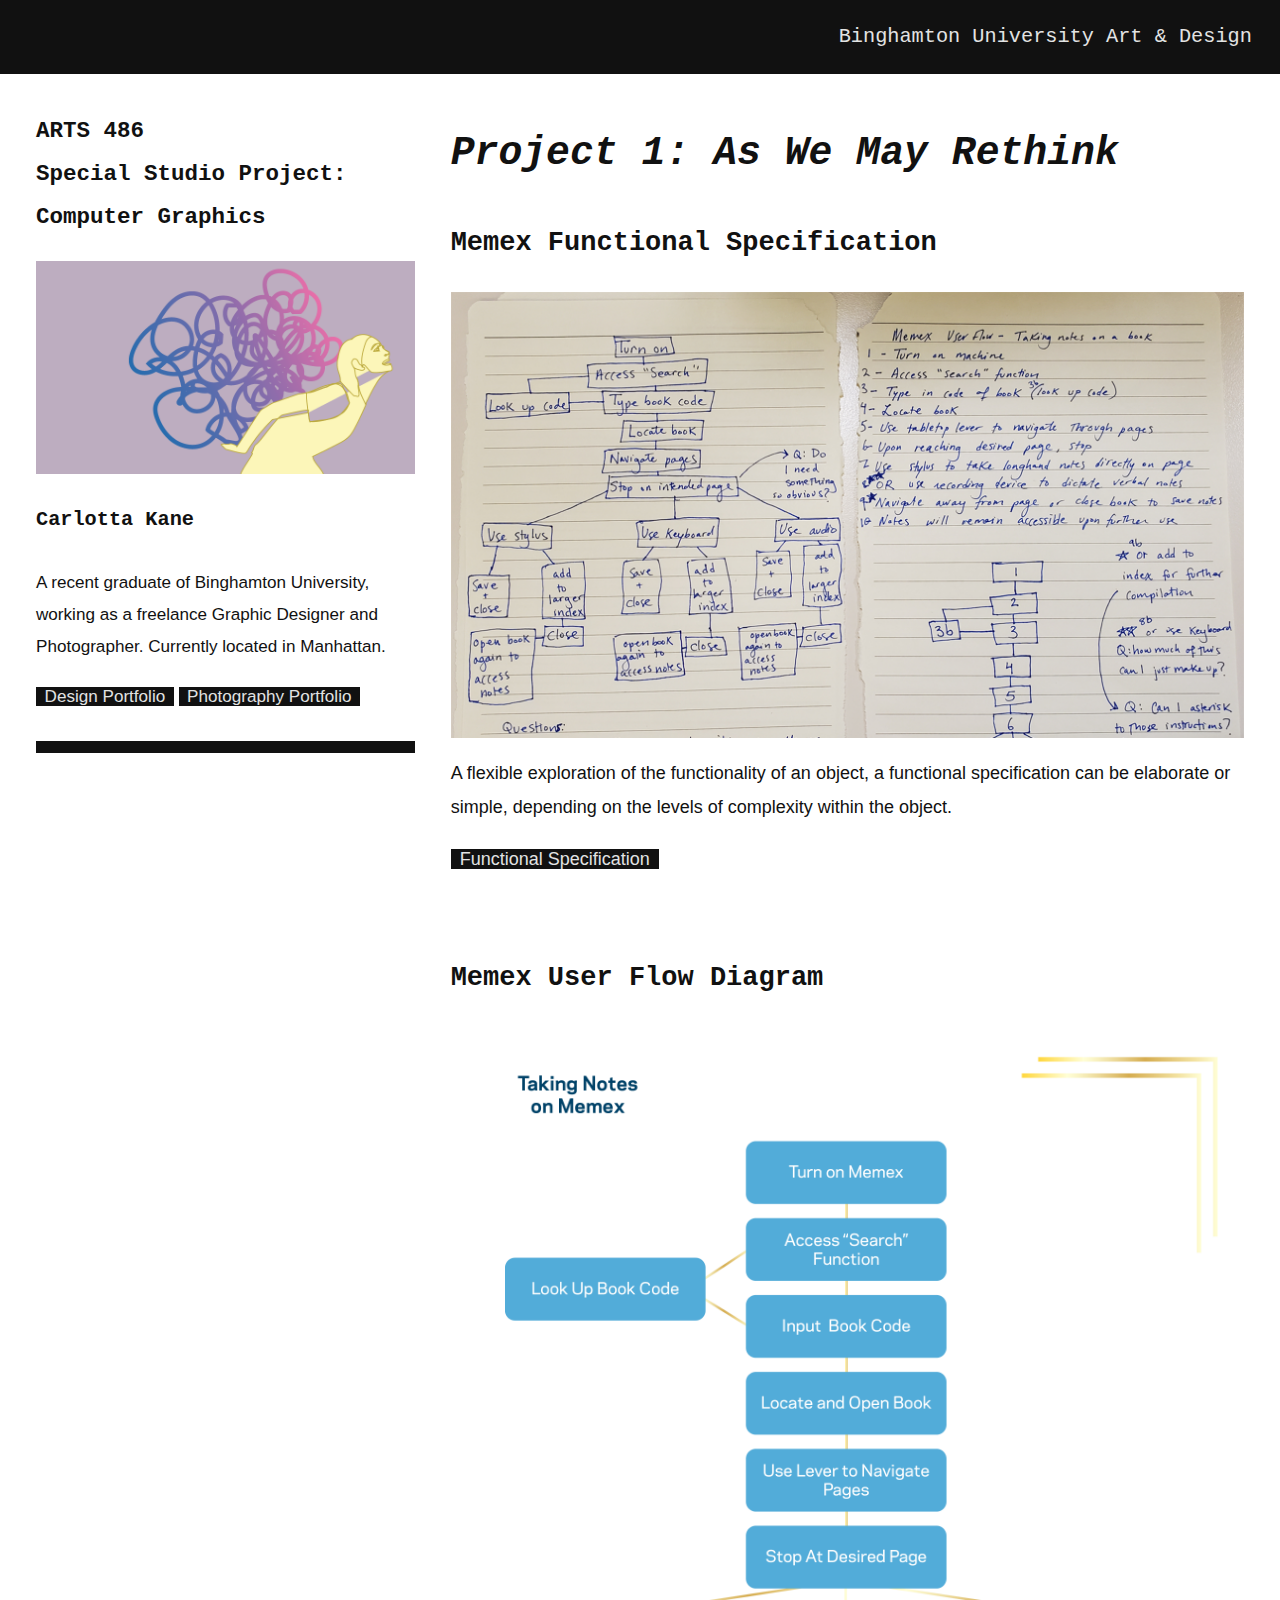
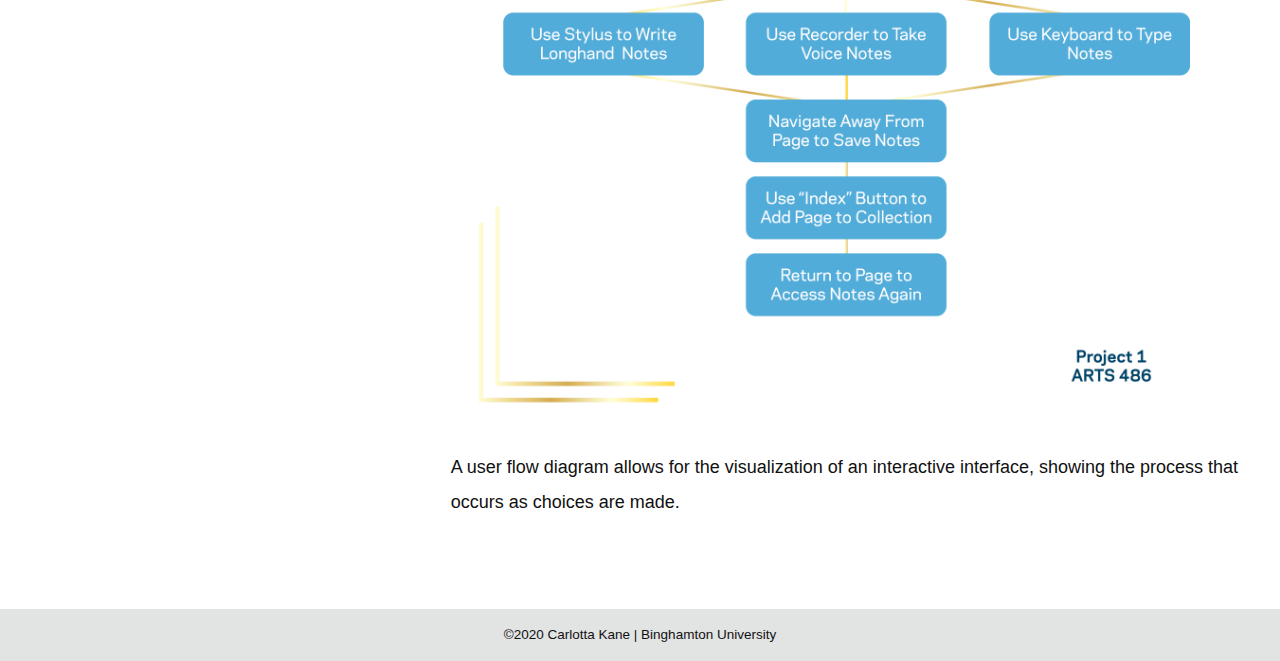
==== index.html @ 09fe2e5a "updated versions" ====
<!doctype html>
<html lang="en">
	<head>
		<meta charset="utf-8">
    <meta name="viewport" content="width=device-width, initial-scale=1.0">
		<title>ARTS 486 Journal | Carlotta Kane</title>
		<link rel="stylesheet" href="css/normalize.css">
		<link rel="stylesheet" href="css/grid-utils.css">
		<link rel="stylesheet" href="css/style.css">
		<link href="https://fonts.googleapis.com/css?family=Roboto|Roboto+Mono:300,700,700i&display=fallback" rel="stylesheet">
		<script src="https://cdnjs.cloudflare.com/ajax/libs/jquery/3.4.1/jquery.min.js" integrity="sha256-CSXorXvZcTkaix6Yvo6HppcZGetbYMGWSFlBw8HfCJo=" crossorigin="anonymous"></script>
		<script src="js/main.js"></script>
	</head>

	<body>

		<div id="masthead">
			<h4><a href="http://binghamton-design.com/">Binghamton University Art & Design</a></h4>
		</div>

		<div class="wrapper">
			<div class="grid posts">
				<div class="width-12-12-m width-4-12" id="aside">
					<div class="aside-holder">
						<div class="box">
							<h3>ARTS 486<br />
							Special Studio Project: Computer Graphics</h3>
							<div class="half">
								<img class="r-image" src="images/profile.png" title="image title" />
							</div>
							<div class="half">
								<h4>Carlotta Kane</h4>
								<p>A recent graduate of Binghamton University, working as a freelance Graphic Designer and Photographer. Currently located in Manhattan.</p>
								<p>
									<a href="http://carlottarose.myportfolio.com" target="_blank">Design Portfolio</a> <a href="http://carlottarose.com" target="_blank">Photography Portfolio</a></a>
								</p>
							</div>
						</div>
					</div>
				</div>
				<div class="width-12-12-m width-8-12" id="posts">
					<!-- Begin Item -->
					<div class="post">
						<h1>Project 1: As We May Rethink</h1>
						<h2>Memex Functional Specification</h2>
						<p><img class="r-image" src="images/spec.png"></p>
						<p>A flexible exploration of the functionality of an object, a functional specification can be elaborate or simple, depending on the levels of complexity within the object. 
						</p>
						<p><a href="images/spec2.png"> Functional Specification</a>
					</div>
					<!-- End item -->
						<div class="post">
						<h2>Memex User Flow Diagram</h2>
						<p><img class="r-image" src="images/flow2.png"></p>
						<p>A user flow diagram allows for the visualization of an interactive interface, showing the process that occurs as choices are made. 
					</div>
				
						
					</div>
					<!-- End item -->
				</div>
			</div>
		</div>

		<div id="footer">
			<p>©2020 Carlotta Kane | Binghamton University</p>
		</div>

	</body>
</html>
---- css/grid-utils.css ----
/* G R I D */

.grid {
  display: grid;
  grid-template-columns: repeat(12, 1fr);
  position: relative;
  /*grid-gap: 1em;*/
}

.grid div {
  /*background-color:rgba(0,0,0,0.1);*/
}

.height-2 {
	grid-row: span 2;
}

.height-3 {
	grid-row: span 3;
}

.height-8 {
  grid-row: span 8;
}

@media (max-width: 699px) {
  .order-1 {
		order: 1;
	}

  .order-2 {
	 order: 2;
	}

  .order-3 {
   order: 3;
  }

  .order-4 {
   order: 4;
  }

  .order-5 {
   order: 5;
  }

  .order-6 {
   order: 6;
  }

  .order-7 {
   order: 7;
  }

  .order-8 {
   order: 8;
  }

}

/* M O B I L E */

.width-1-12-m {
  grid-column: span 1;
}

.width-2-12-m {
  grid-column: span 2;
}

.width-3-12-m {
  grid-column: span 3;
}

.width-4-12-m {
  grid-column: span 4;
}

.width-5-12-m {
  grid-column: span 5;
}

.width-6-12-m {
  grid-column: span 6;
}

.width-7-12-m {
  grid-column: span 7;
}

.width-8-12-m {
  grid-column: span 8;
}

.width-9-12-m {
  grid-column: span 9;
}

.width-10-12-m {
  grid-column: span 10;
}

.width-11-12-m {
  grid-column: span 11;
}

.width-12-12-m {
  grid-column: span 12;

}

/* D E S K T O P / L A P T O P */
@media (min-width: 700px) {

.width-1-12 {
    grid-column: span 1;
  }

.width-2-12 {
    grid-column: span 2;
  }

.width-3-12 {
    grid-column: span 3;
  }

.width-4-12 {
    grid-column: span 4;
  }

.width-5-12 {
    grid-column: span 5;
  }

.width-6-12 {
    grid-column: span 6;
  }

.width-7-12 {
    grid-column: span 7;
  }

.width-8-12 {
    grid-column: span 8;
  }

.width-9-12 {
    grid-column: span 9;
  }

.width-10-12 {
    grid-column: span 10;
  }

.width-11-12 {
    grid-column: span 11;
  }

.width-12-12 {
    grid-column: span 12;
  }

.centered-6 {
    grid-column: 4 / span 6;
  }

}

/* for centering vertically */

.flex-content {
  display: flex;
  /*align-items: center;*/
  height: 100%;
}

.vertically-centered {
  width: 100%;
  align-self: center;
}

.vertically-bottom {
  width: 100%;
  align-self: end;
}
---- css/style.css ----
/* vars */
:root {
  --background-color: #ffffff;
  --link-color: #E2E3E3;
  --alt-link-color: #111;
  --body-color: #111111;
  --light-grey: #A9AAAA;
  --lighter-grey: #C6C7C6;
  --lightest-grey: #E2E3E3;
}

html {
    margin: 0;
}

body {
    background-color: var(--background-color);
    text-align: left;
    margin: 0;
    color: var(--body-color);
    font-family: 'Galaxie Polaris', sans-serif;
    font-size: 12px;
    line-height: 1.9;
    min-width: 320px;
    height: 100%;
    position: relative;
}

.wrapper {
    position: relative;
    max-width: 100%;
    margin: 0 1em;
}

.grid div {
  /*background-color:rgba(0,0,0,0.1);*/
}

.box {
    
}

.thumb-box h3, .box h3 {
  margin-top: 0;
}

#masthead {
    background-color: var(--body-color);
    padding: 1em;
    text-align: right;
}

.aside-holder .box p:last-child {
    padding-bottom: 1.6em;
    border-bottom: .75em solid var(--body-color);
}

#footer {
    width: 100%;
    overflow: hidden;
    text-align: center;
    font-size: .75em;
    background-color: var(--lightest-grey);
}


h1, h2, h3, h4, h5, h6 {
  font-weight: bold;
  font-family: 'Galaxie Polaris', monospace;
}
h1 {
  font-size: 2.21em;
}
h2 {
  font-size: 1.5em;
}
h3 {
  font-size: 1.25em;
}
h4 {
  font-size: 1.125em;
}

#masthead h4 {
    margin: 0;
    font-weight: 300;
}

#masthead h4 a {
    color: var(--link-color);
    background-color: var(--body-color);
}

#masthead h4 a:hover {
    color: var(--link-color) !important;
}

#aside h2 {
    margin-top: 0
}

#aside p {
    font-size: .95em;
}

a {
  white-space: nowrap;
  transition: color, background-color 0.333s ease-in-out;
  padding: 0 .5em;
  color: var(--link-color);
  background-color: var(--alt-link-color);
  text-decoration: none;
}

a:hover {
    color: var(--alt-link-color) !important;
    background-color: var(--link-color);
}

a:visited {
  color: var(--link-color);
}

.r-image {
    display: block;
    width: 100%;
    height: auto;
}

.post {
  padding: 0em 0em 2em 0em;
}

.post:first-child {
  padding-top: .3em;
}

.post:first-child h1 {
  margin-top: 0;
}

.post h1, .overlay h1 {
  font-style: italic;
}

.overlay h1 {
  margin-top: 0;
}

.post p {
  clear: both;
}

.post p.date {
  margin-top: 0;
  color: #bbbbbb;
  font-size: 12px;
  text-transform: uppercase;
  text-align: right;
}

/*for thumbnail type layout */

.thumbs {
  grid-gap: 2em;
  padding: 2em 1em;
}

.posts {
  grid-gap: 2em;
  padding: 2em 1em;
}

.thumb {
  cursor: pointer;
}

.thumb .body {
  display: none;
}

.overlay-holder {
  position: relative;
  transition: opacity .5s ease-in-out, visibility .5s ease-in-out ;
}

.overlay-odd:before {
  background-color: var(--body-color);
  content: "";
  position: absolute;
  width: 1em;
  height: 1em;
  top: -.5em;
  right: 1em;
  transform: rotate(45deg);
}

.overlay-even:before {
  background-color: var(--body-color);
  content: "";
  position: absolute;
  width: 1em;
  height: 1em;
  top: -.5em;
  left: 1em;
  transform: rotate(45deg);
}

.overlay-holder.hidden {
  display: none;
  opacity: 0;
  visibility: hidden;
}

.overlay-holder.active {
  display: block;
  opacity: 1;
  visibility: visible;
}

.overlay {
  padding: 2em;
  background-color: var(--body-color);
  color: var(--background-color);
}

@media (min-width: 700px) {
  .overlay-holder {
      grid-column: 5 / span 8;
    }
}

@media (max-width: 699px) {
  .overlay-holder {
      grid-column: span 12;
    }
}

.overlay .close-holder {
  width: 100%;
  overflow: hidden;
}

.overlay #close {
  display: inline-block;
  text-align: center;
  width: 1.6em; 
  height: 1.6em;
  float: right;
  cursor: pointer;
}

.overlay #close svg {
  stroke: var(--background-color);
}

/*
.overlay #close {
  font-family: 'Roboto Mono', monospace;
  background: var(--body-color);
  border-radius: 1em;
  -moz-border-radius: 1em;
  -webkit-border-radius: 1em;
  border: 2px solid var(--background-color);
  color: var(--background-color);
  display: inline-block;
  font-weight: 300;
  font-size: 1.6em;
  line-height: 1.6em;
  text-align: center;
  width: 1.6em; 
  float: right;
  cursor: pointer;
}
*/

/* for variable type sizing */
@media screen and (min-width: 320px) {
  body {
    font-size: calc(12px + 6 * ((100vw - 320px) / 960));
  }
}

@media screen and (min-width: 1280px) {
  body {
    font-size: 18px;
  }

}

@media (max-width: 699px) {

  .aside-holder .box .half {
    width: calc(50% - 1em);
    float: left;
  }

  .aside-holder .thumb-box .half {
    width: calc(50% - 1em);
    float: left;
  }

  .aside-holder .box {
    overflow: hidden;
    padding-bottom: 2em;
    border-bottom: .75em solid var(--body-color);
  }

  .aside-holder .thumb-box {
    overflow: hidden;
    padding-bottom: 2em;
    border-bottom: .75em solid var(--body-color);
  }

  .aside-holder .box .half:last-child {
    margin-left: 2em;
  }

  .aside-holder .thumb-box .half:last-child {
    margin-left: 2em;
  }

  .aside-holder .box p:last-child, .aside-holder .thumb-box p:last-child {
    padding-bottom: 0;
    border-bottom: none;
  }

}
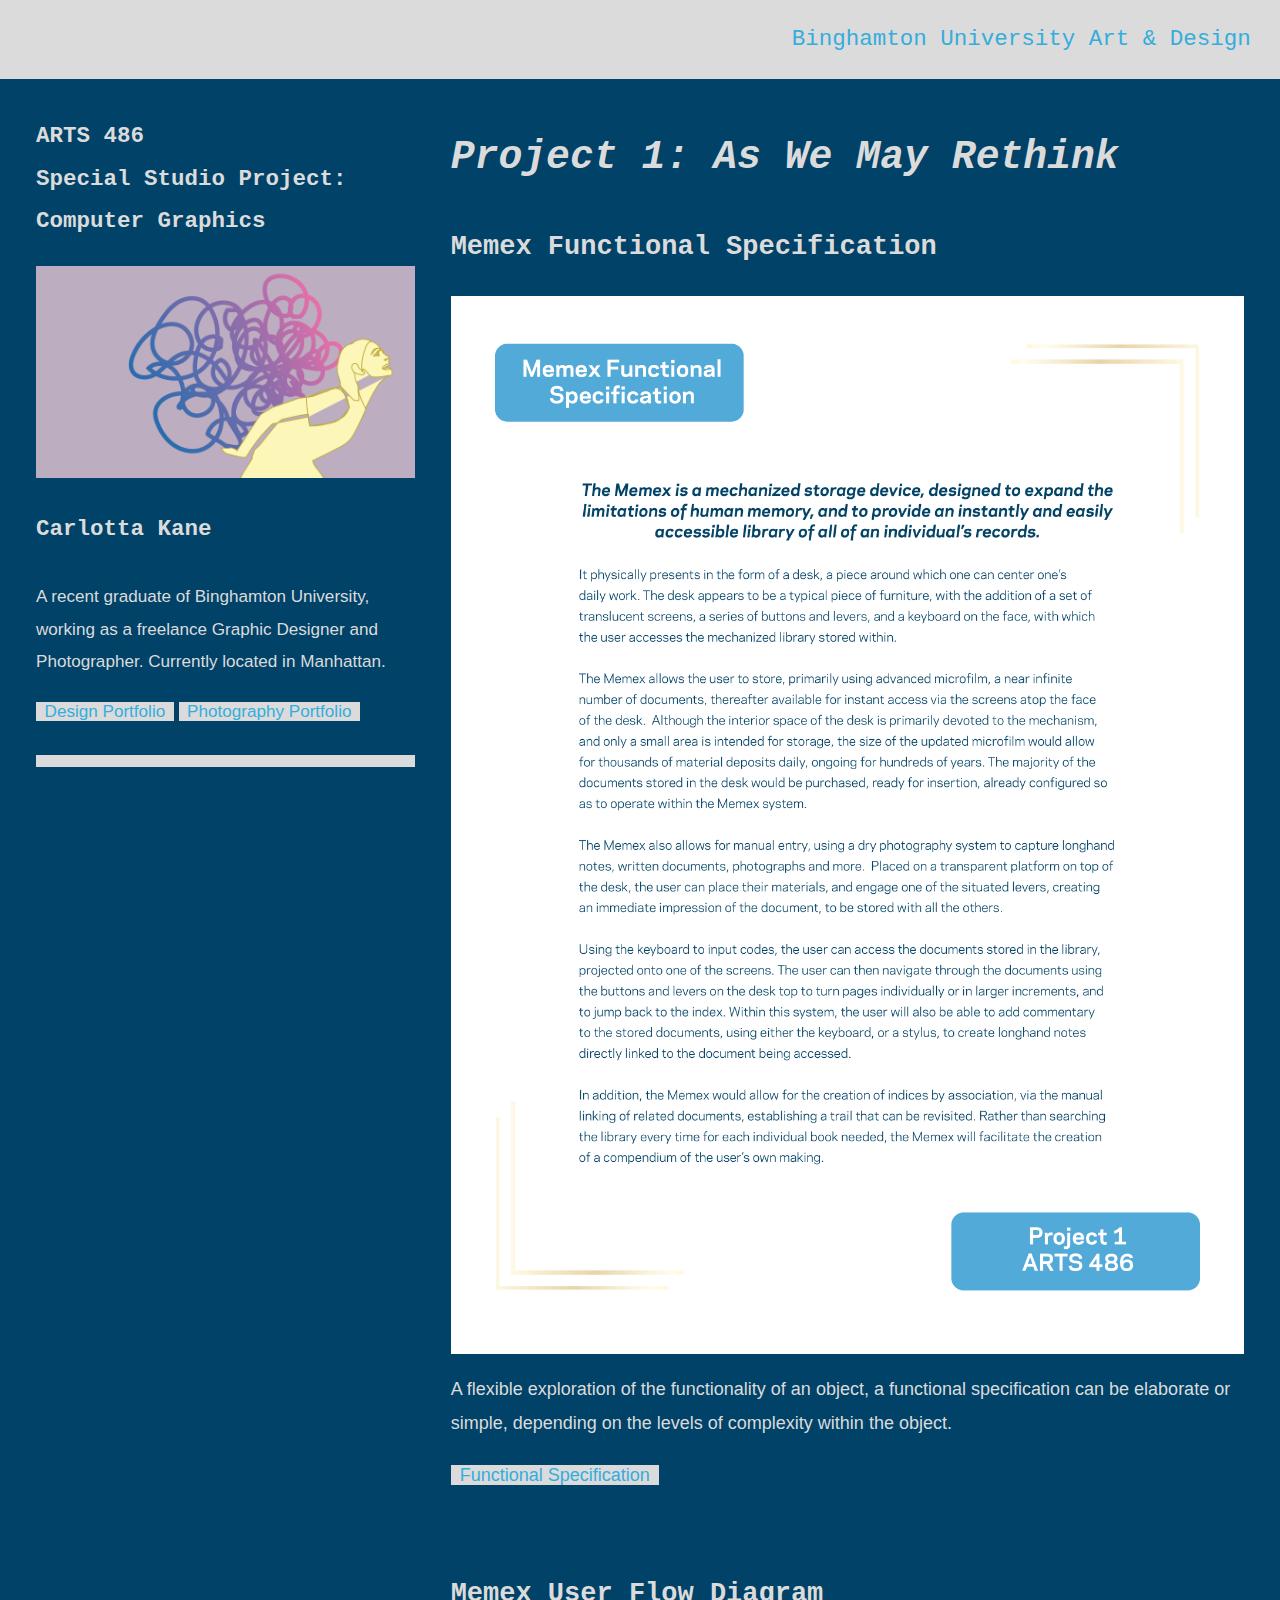
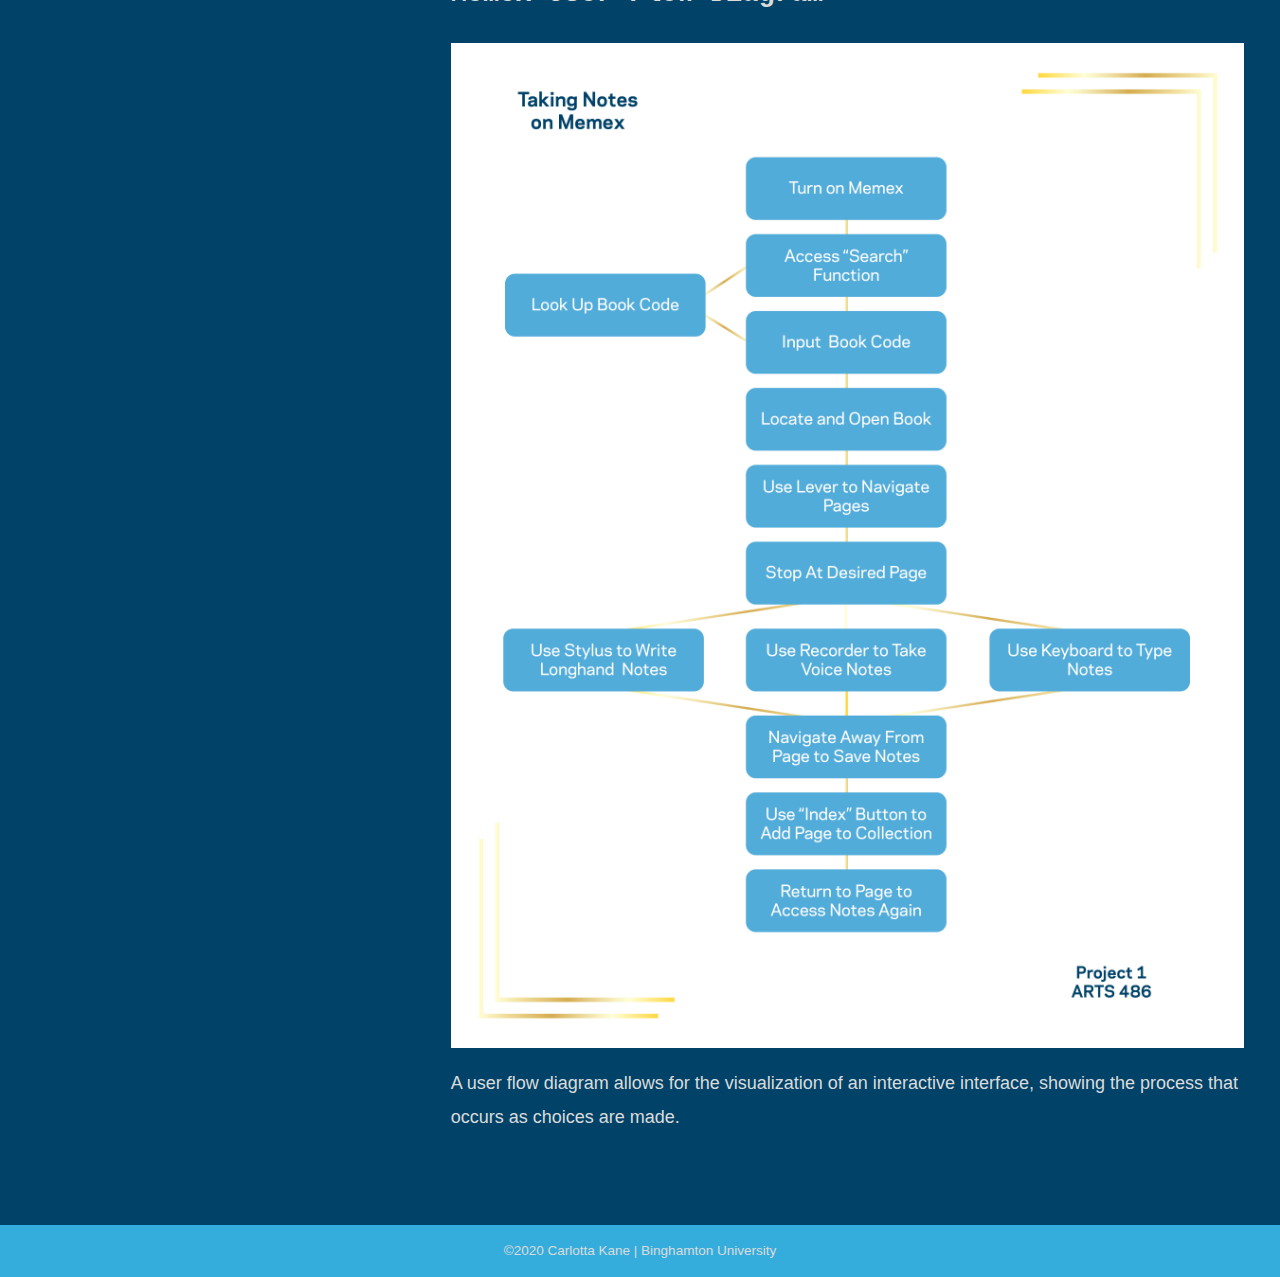
==== commit 2058f45e: "Update index.html" ====
--- a/index.html
+++ b/index.html
@@ -43,7 +43,7 @@
 					<div class="post">
 						<h1>Project 1: As We May Rethink</h1>
 						<h2>Memex Functional Specification</h2>
-						<p><img class="r-image" src="images/spec.png"></p>
+						<p><img class="r-image" src="images/spec2.png"></p>
 						<p>A flexible exploration of the functionality of an object, a functional specification can be elaborate or simple, depending on the levels of complexity within the object. 
 						</p>
 						<p><a href="images/spec2.png"> Functional Specification</a>
--- a/css/style.css
+++ b/css/style.css
@@ -1,12 +1,12 @@
 /* vars */
 :root {
-  --background-color: #ffffff;
-  --link-color: #E2E3E3;
-  --alt-link-color: #111;
-  --body-color: #111111;
-  --light-grey: #A9AAAA;
-  --lighter-grey: #C6C7C6;
-  --lightest-grey: #E2E3E3;
+  --background-color: #004268;
+  --link-color: #35ADDC;
+  --alt-link-color: #DBDBDB;
+  --body-color: #DBDBDB;
+  --light-grey: #35ADDC;
+  --lighter-grey: #35ADDC;
+  --lightest-grey: #35ADDC;
 }
 
 html {
@@ -19,7 +19,7 @@
     margin: 0;
     color: var(--body-color);
     font-family: 'Galaxie Polaris', sans-serif;
-    font-size: 12px;
+    font-size: 11px;
     line-height: 1.9;
     min-width: 320px;
     height: 100%;
@@ -78,7 +78,7 @@
   font-size: 1.25em;
 }
 h4 {
-  font-size: 1.125em;
+  font-size: 1.25em;
 }
 
 #masthead h4 {
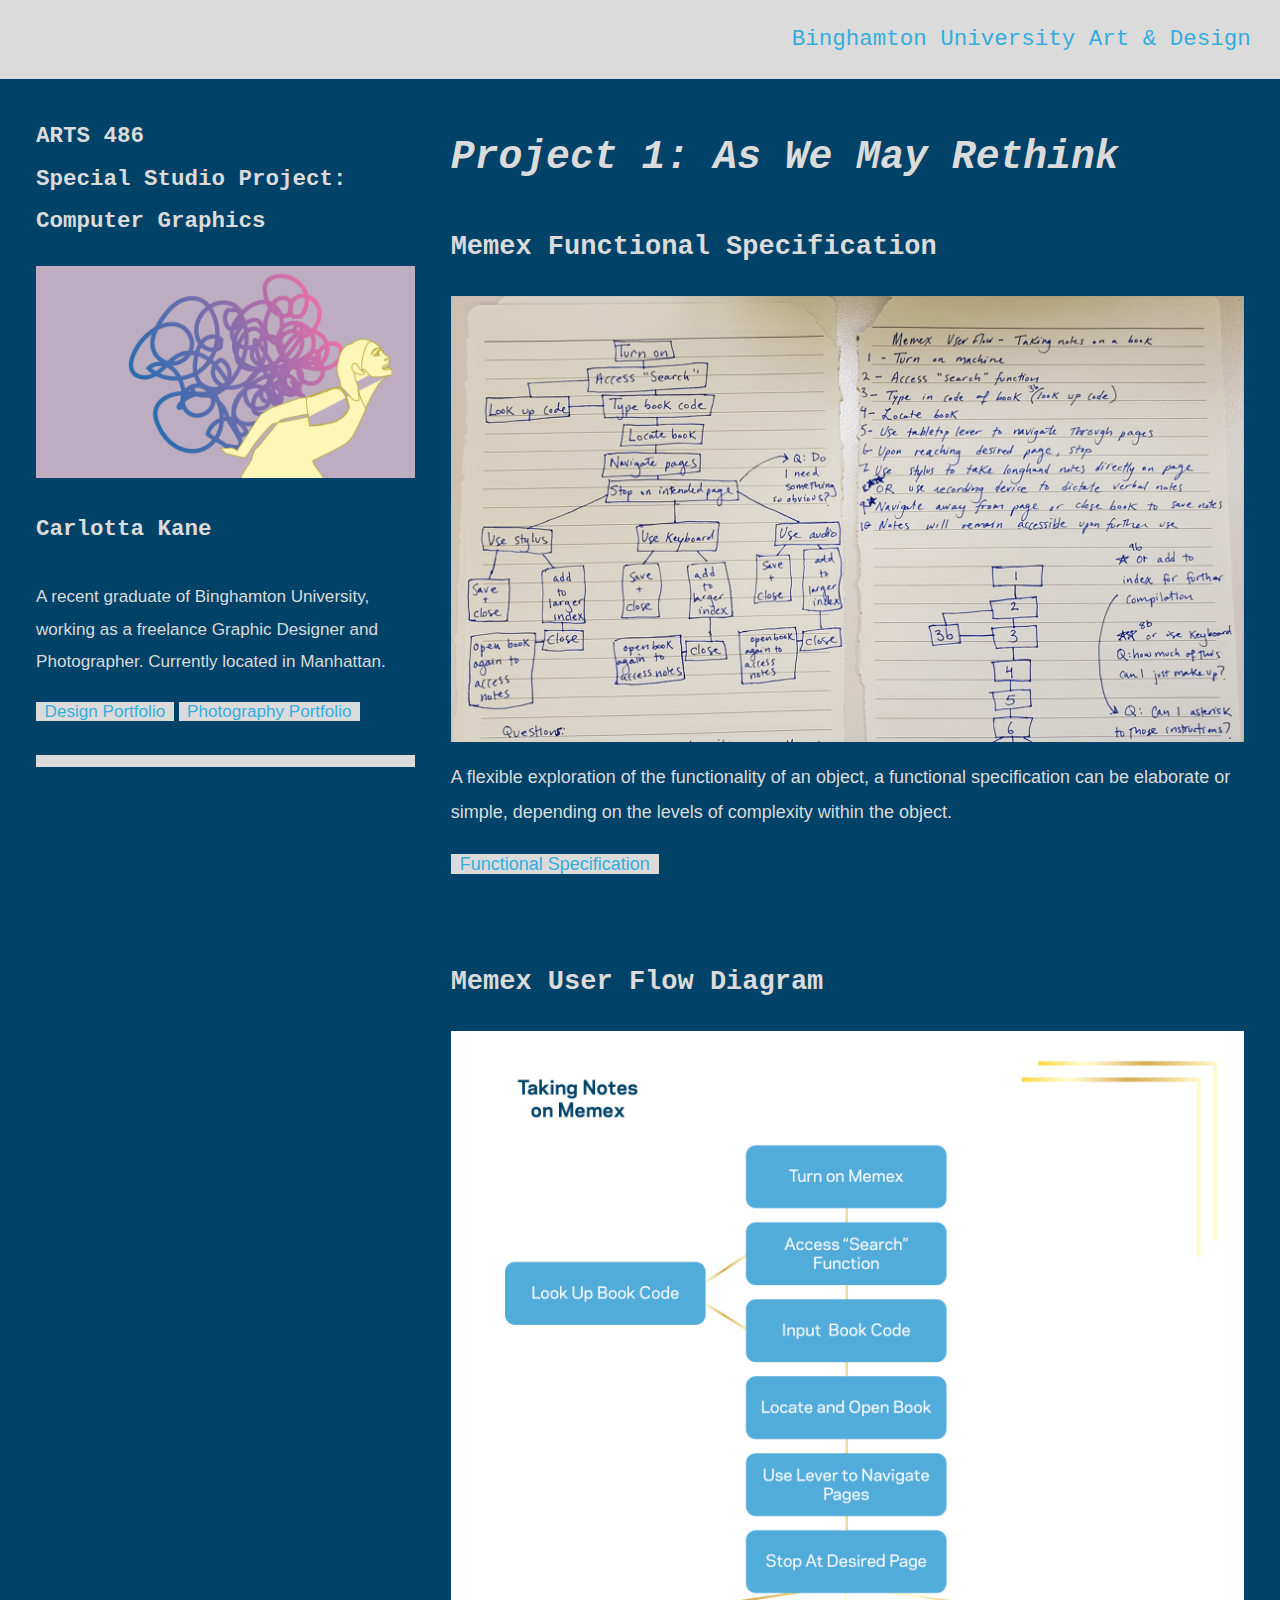
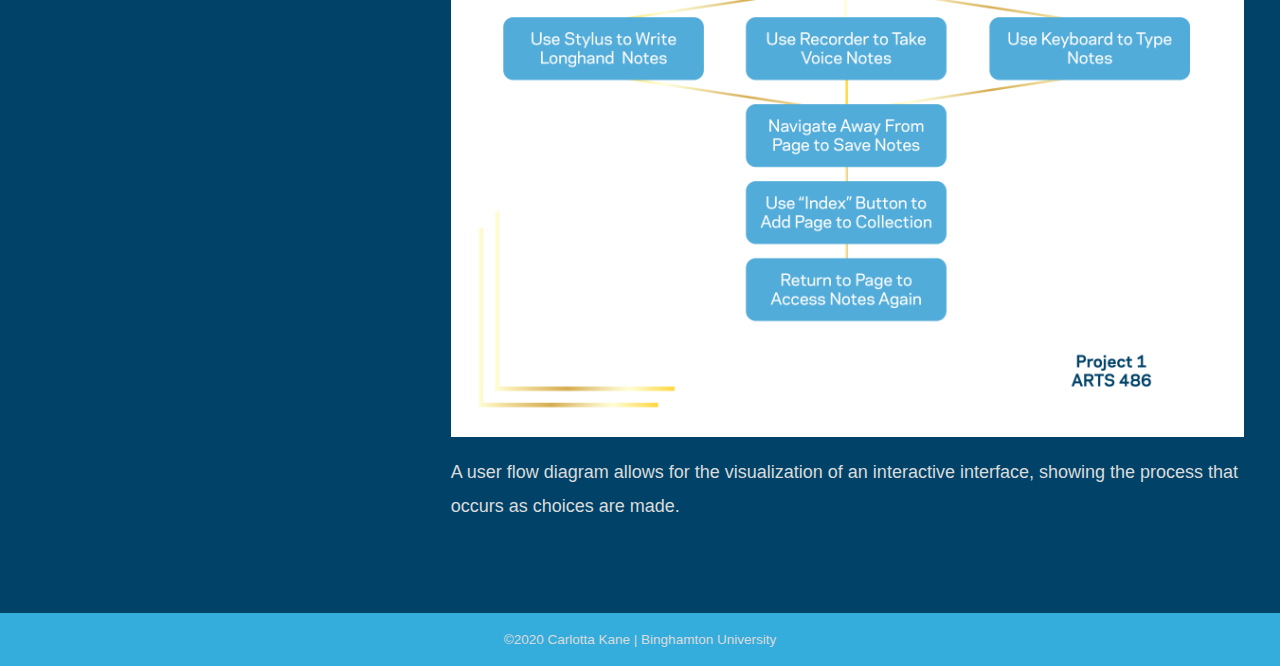
==== commit 261db357: "Update index.html" ====
--- a/index.html
+++ b/index.html
@@ -43,7 +43,7 @@
 					<div class="post">
 						<h1>Project 1: As We May Rethink</h1>
 						<h2>Memex Functional Specification</h2>
-						<p><img class="r-image" src="images/spec2.png"></p>
+						<p><img class="r-image" src="images/spec.png"></p>
 						<p>A flexible exploration of the functionality of an object, a functional specification can be elaborate or simple, depending on the levels of complexity within the object. 
 						</p>
 						<p><a href="images/spec2.png"> Functional Specification</a>
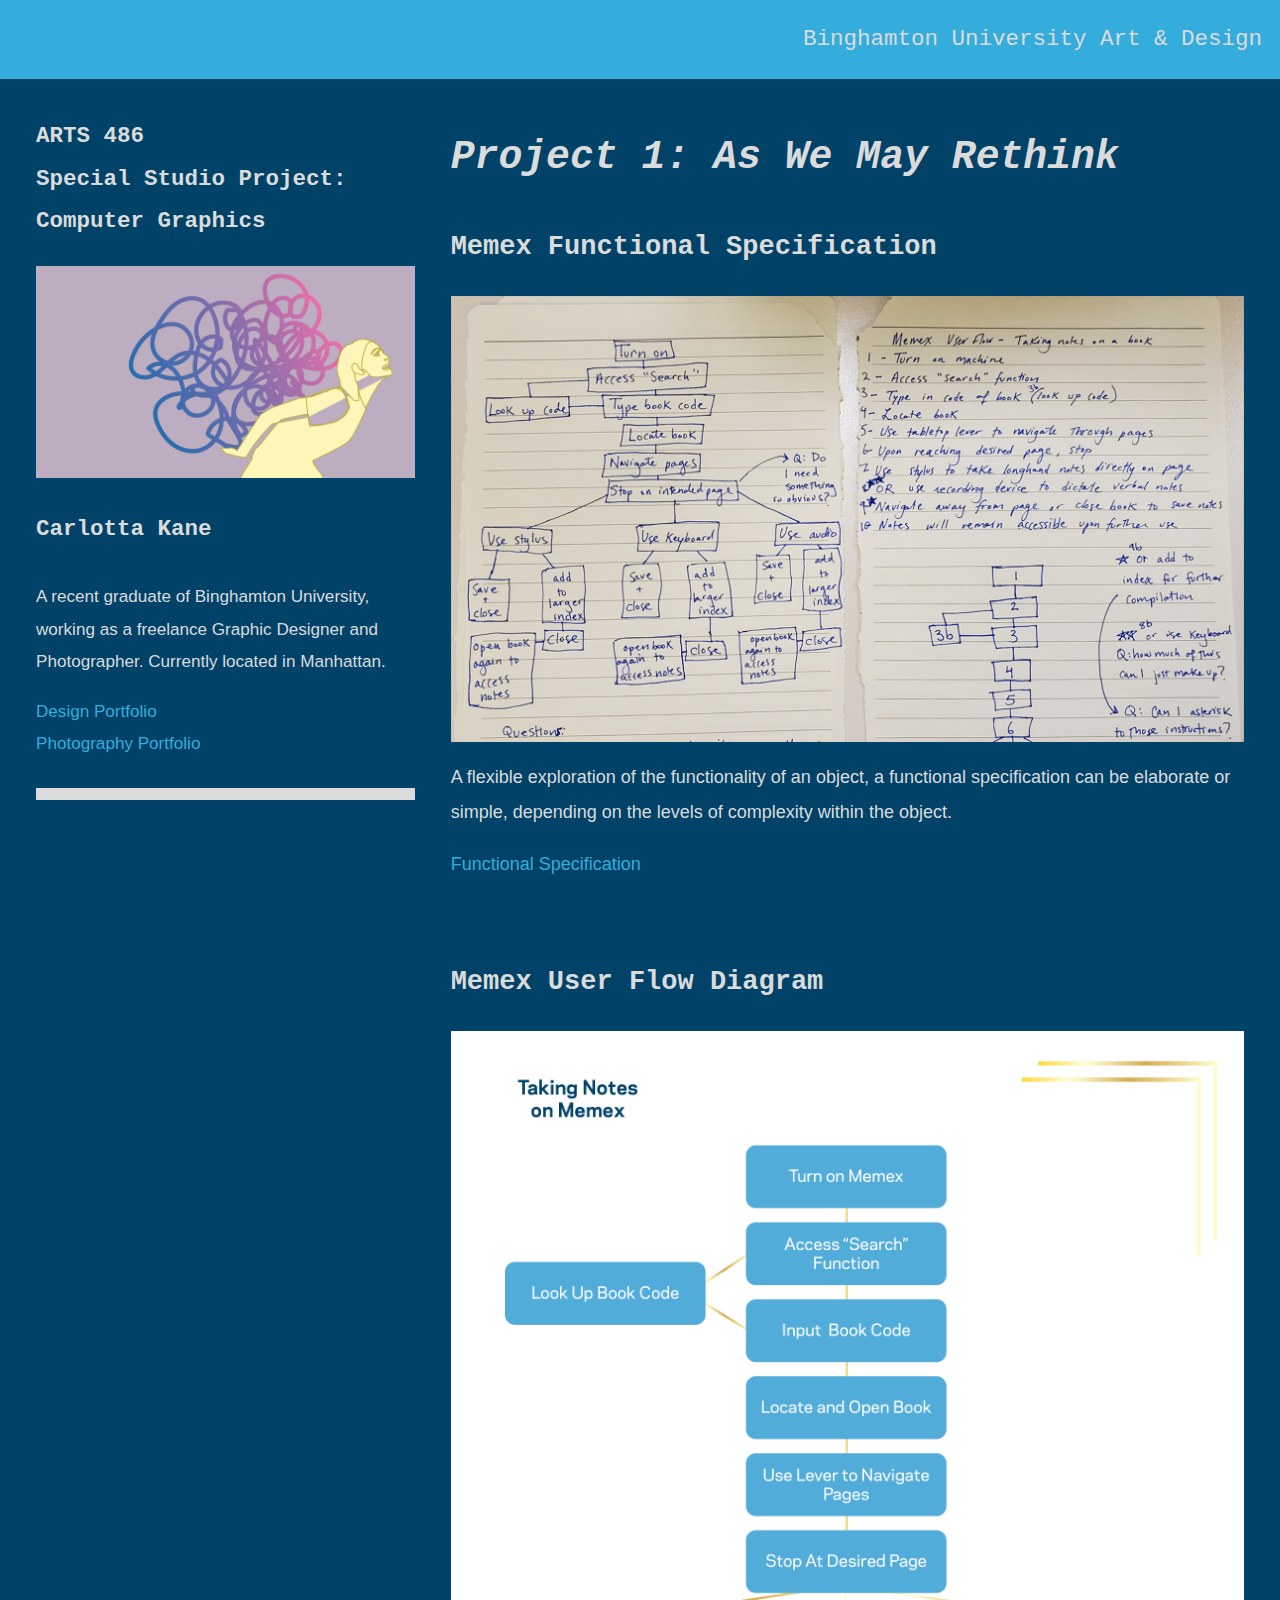
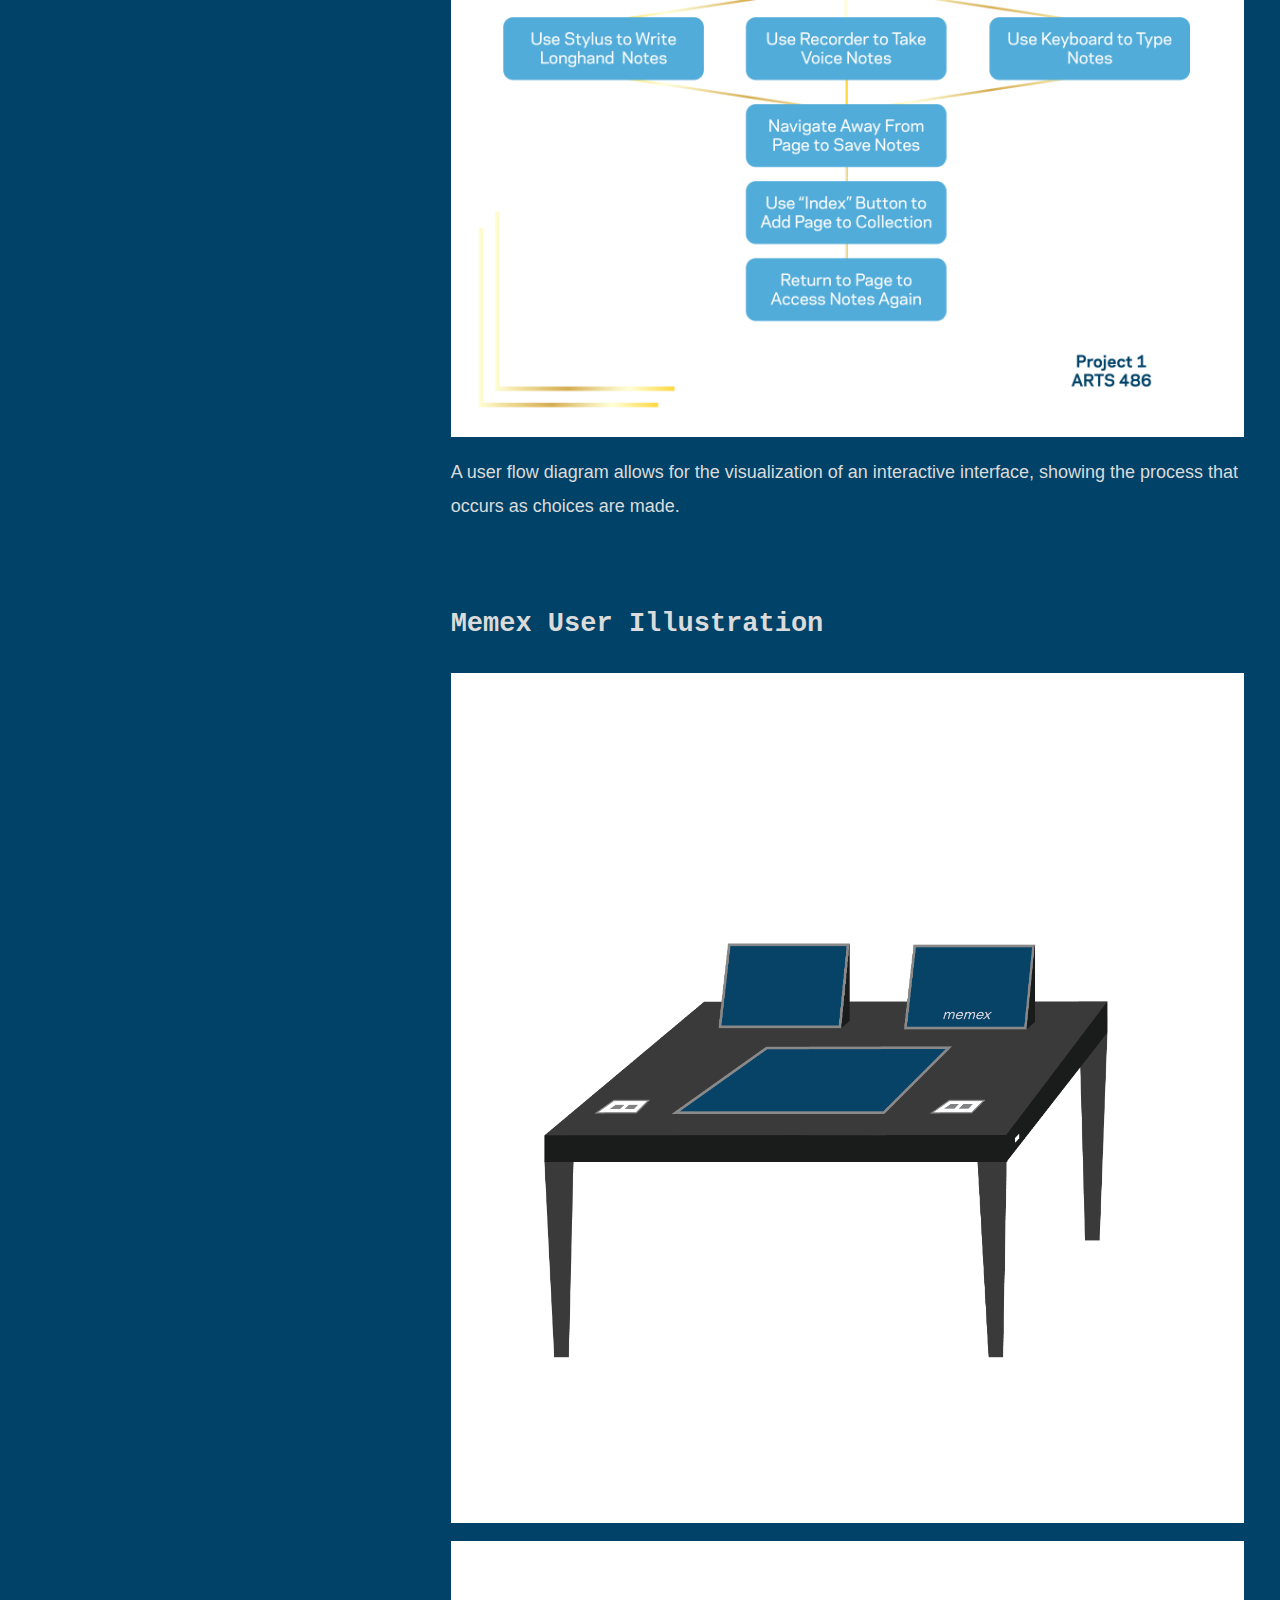
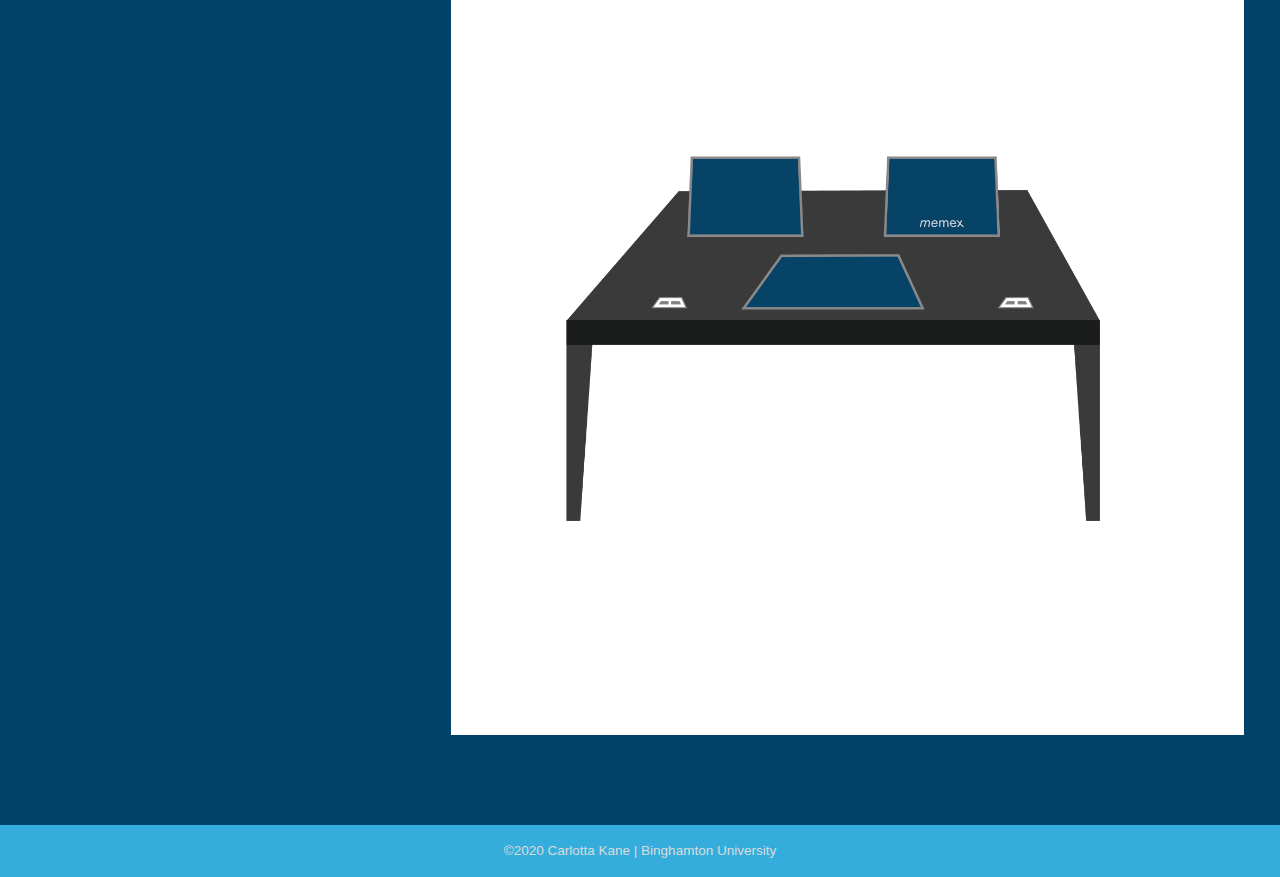
==== commit dfc91d27: "sketch" ====
--- a/index.html
+++ b/index.html
@@ -32,7 +32,8 @@
 								<h4>Carlotta Kane</h4>
 								<p>A recent graduate of Binghamton University, working as a freelance Graphic Designer and Photographer. Currently located in Manhattan.</p>
 								<p>
-									<a href="http://carlottarose.myportfolio.com" target="_blank">Design Portfolio</a> <a href="http://carlottarose.com" target="_blank">Photography Portfolio</a></a>
+									<a href="http://carlottarose.myportfolio.com" target="_blank">Design Portfolio</a><br/>
+									 <a href="http://carlottarose.com" target="_blank">Photography Portfolio</a></a>
 								</p>
 							</div>
 						</div>
@@ -54,6 +55,12 @@
 						<p><img class="r-image" src="images/flow2.png"></p>
 						<p>A user flow diagram allows for the visualization of an interactive interface, showing the process that occurs as choices are made. 
 					</div>
+					<div class="post">
+						<h2>Memex User Illustration</h2>
+						<p><img class="r-image" src="images/sketch1.png"></p>
+						<p><img class="r-image" src="images/sketch2.png"></p>
+						<p> 
+					</div>
 				
 						
 					</div>
--- a/css/style.css
+++ b/css/style.css
@@ -45,7 +45,7 @@
 }
 
 #masthead {
-    background-color: var(--body-color);
+    background-color: var(--link-color);
     padding: 1em;
     text-align: right;
 }
@@ -87,12 +87,11 @@
 }
 
 #masthead h4 a {
-    color: var(--link-color);
-    background-color: var(--body-color);
+    color: var(--body-color);
 }
 
 #masthead h4 a:hover {
-    color: var(--link-color) !important;
+    color: var(--background-color) !important;
 }
 
 #aside h2 {
@@ -106,15 +105,14 @@
 a {
   white-space: nowrap;
   transition: color, background-color 0.333s ease-in-out;
-  padding: 0 .5em;
+  
   color: var(--link-color);
-  background-color: var(--alt-link-color);
+
   text-decoration: none;
 }
 
 a:hover {
     color: var(--alt-link-color) !important;
-    background-color: var(--link-color);
 }
 
 a:visited {
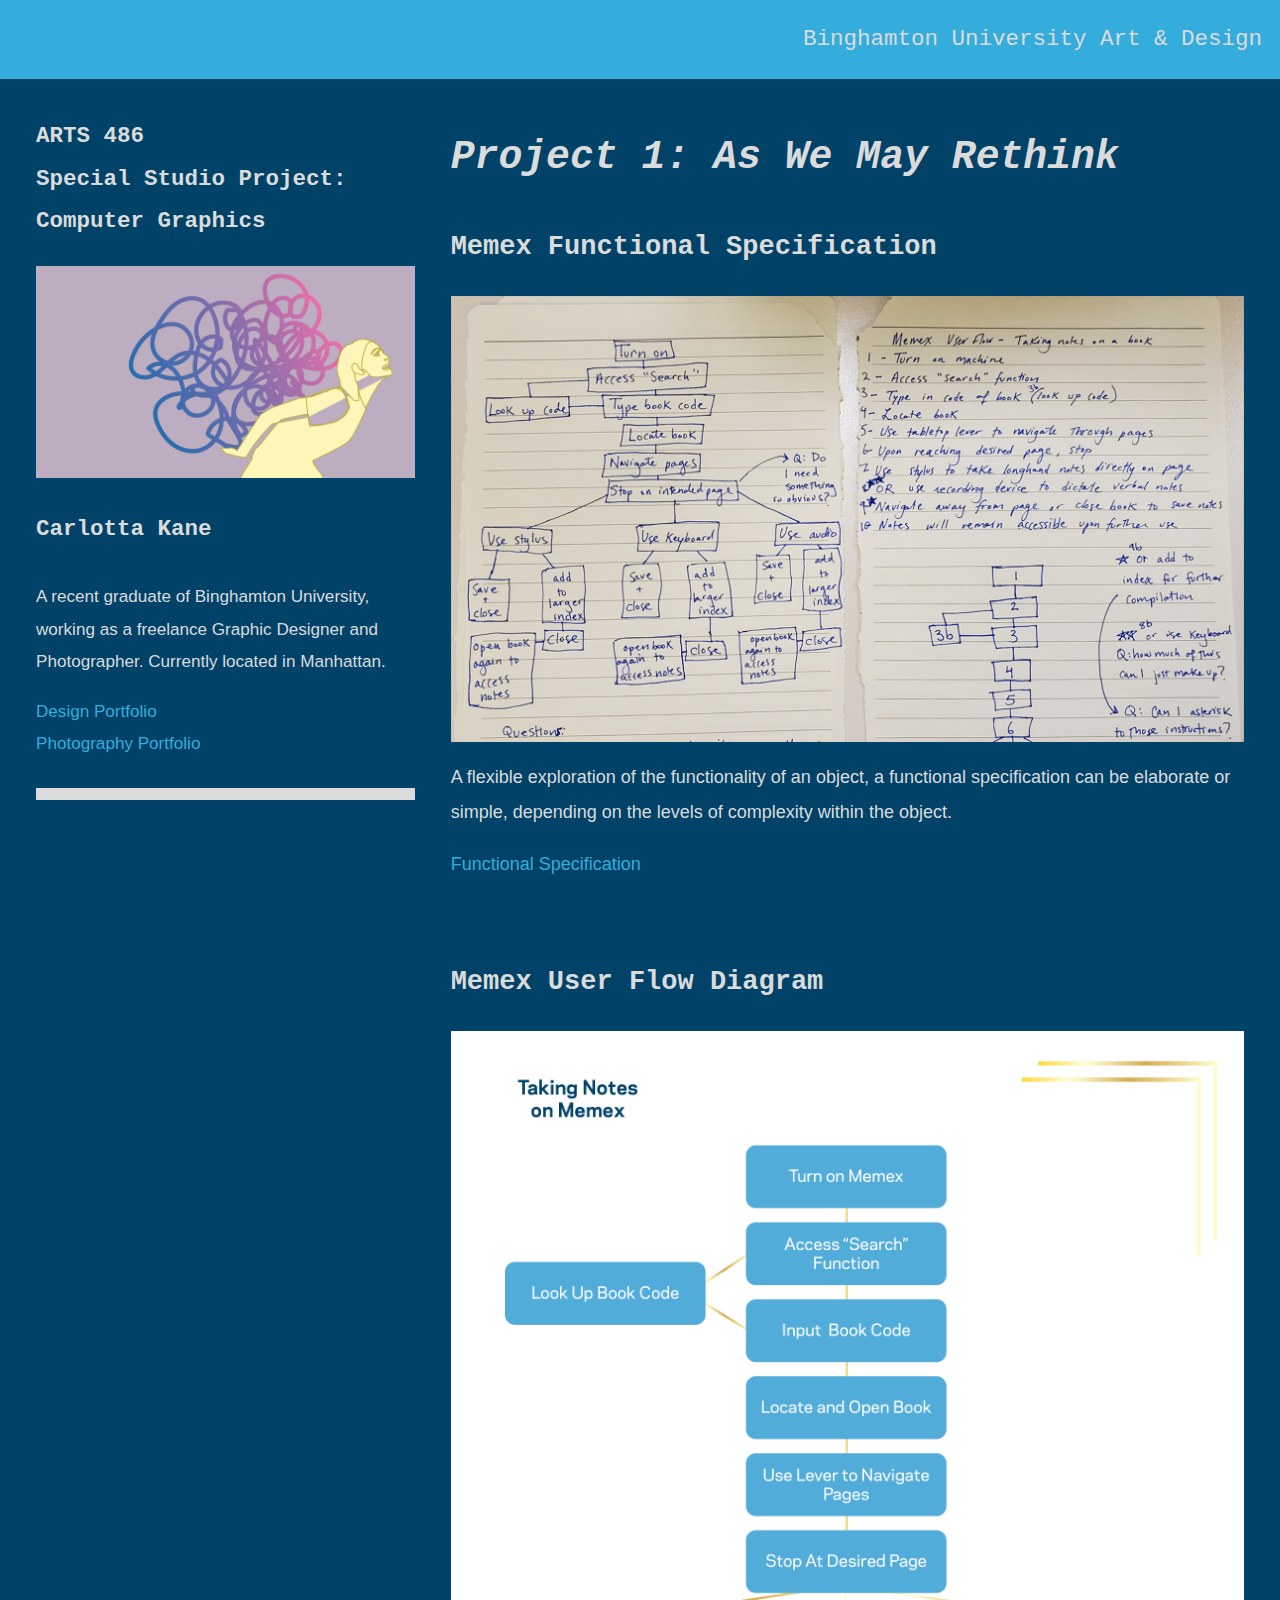
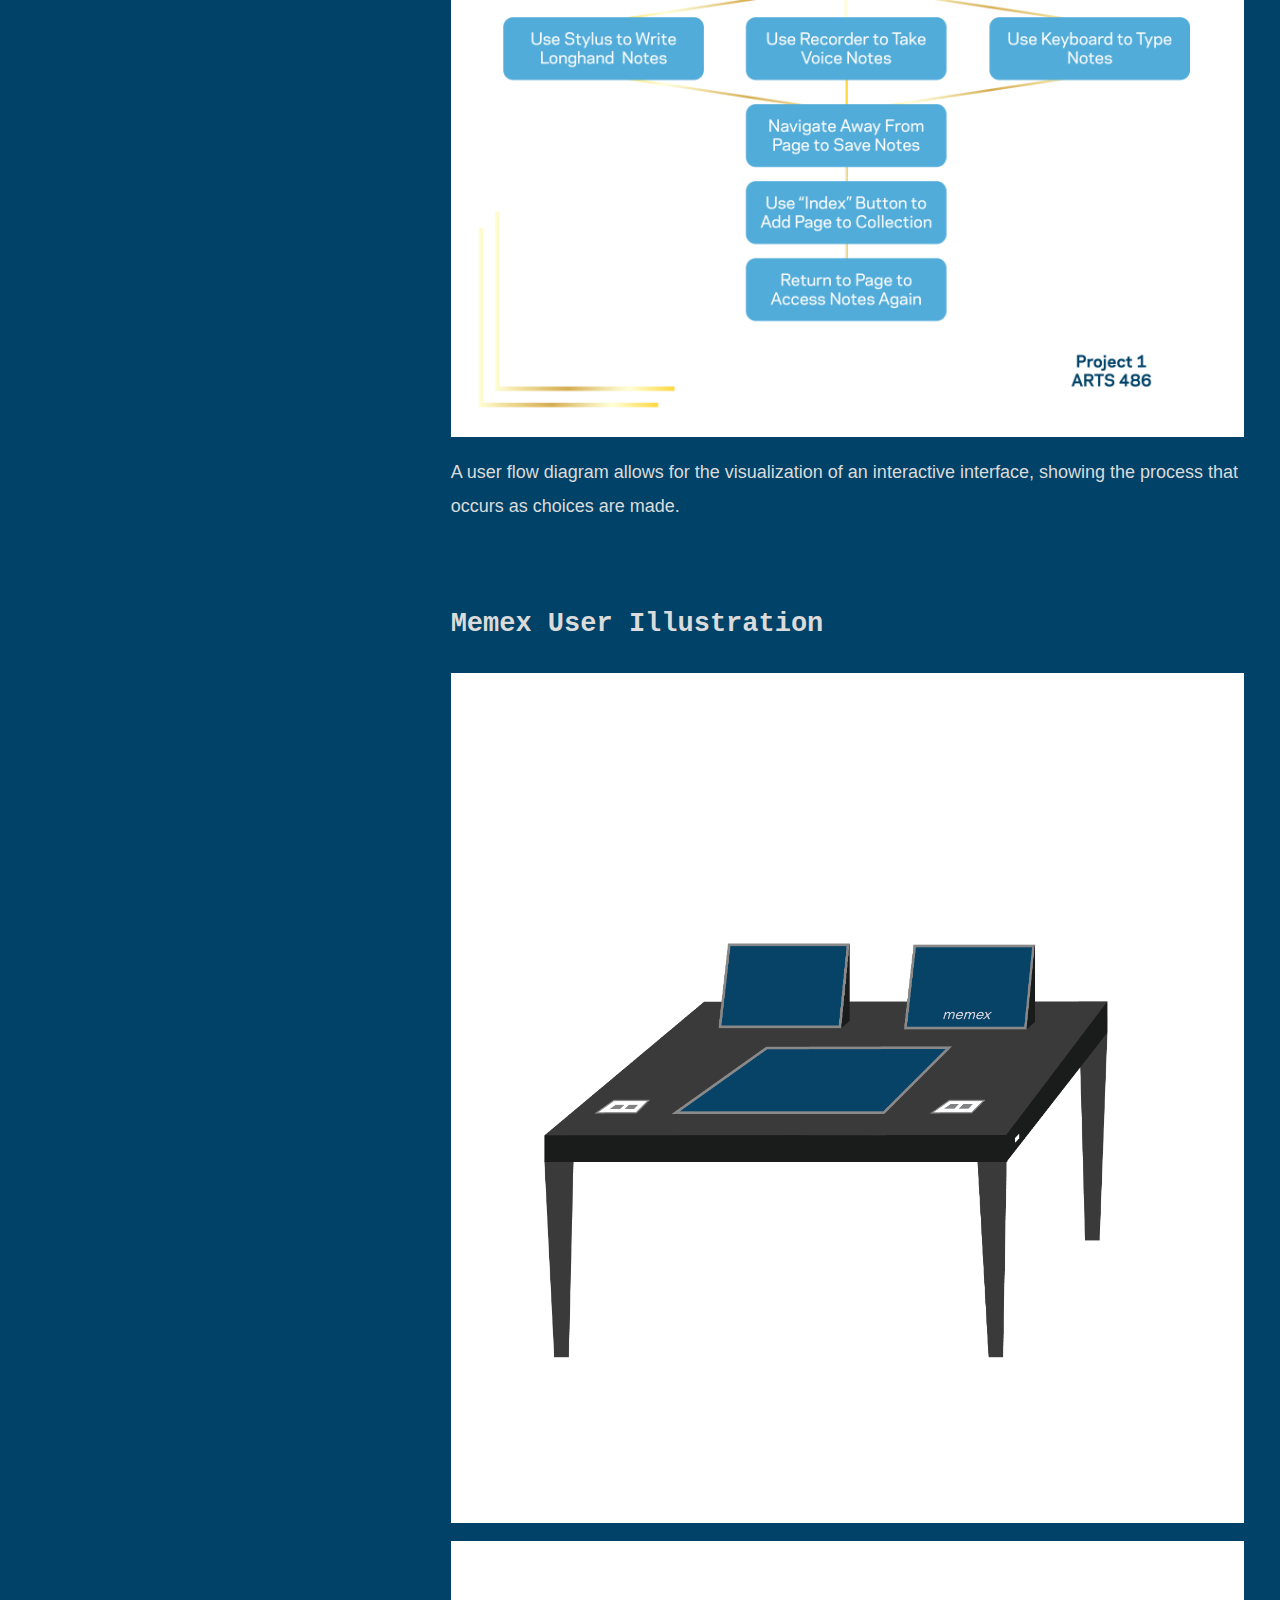
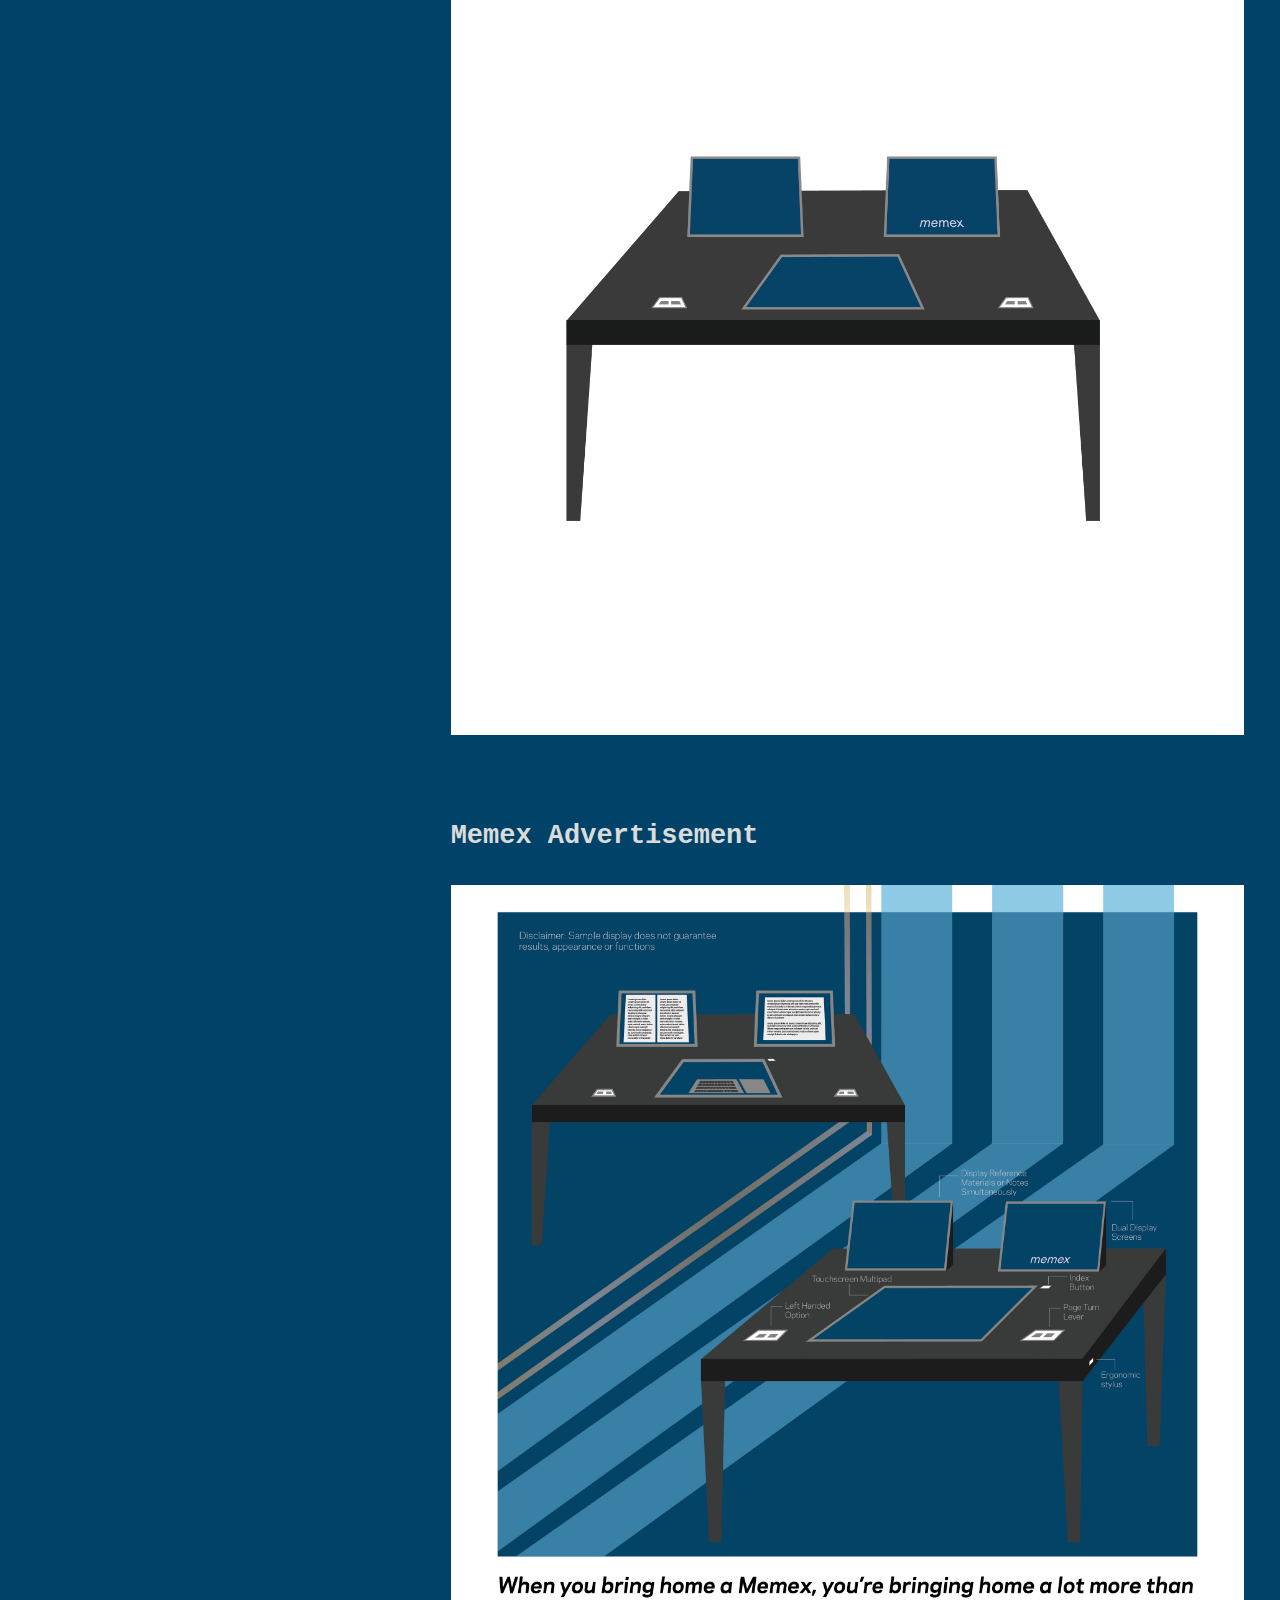
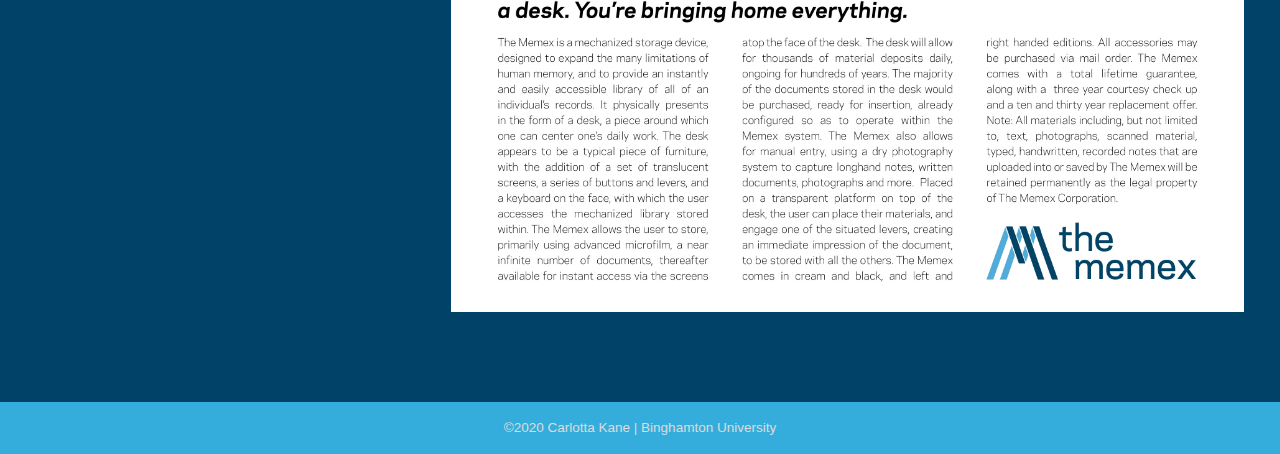
==== commit 63ab4ad7: "ad" ====
--- a/index.html
+++ b/index.html
@@ -61,6 +61,12 @@
 						<p><img class="r-image" src="images/sketch2.png"></p>
 						<p> 
 					</div>
+					<div class="post">
+						<h2>Memex Advertisement</h2>
+						<p><img class="r-image" src="images/memex ad.jpg"></p>
+						
+						<p> 
+					</div>
 				
 						
 					</div>
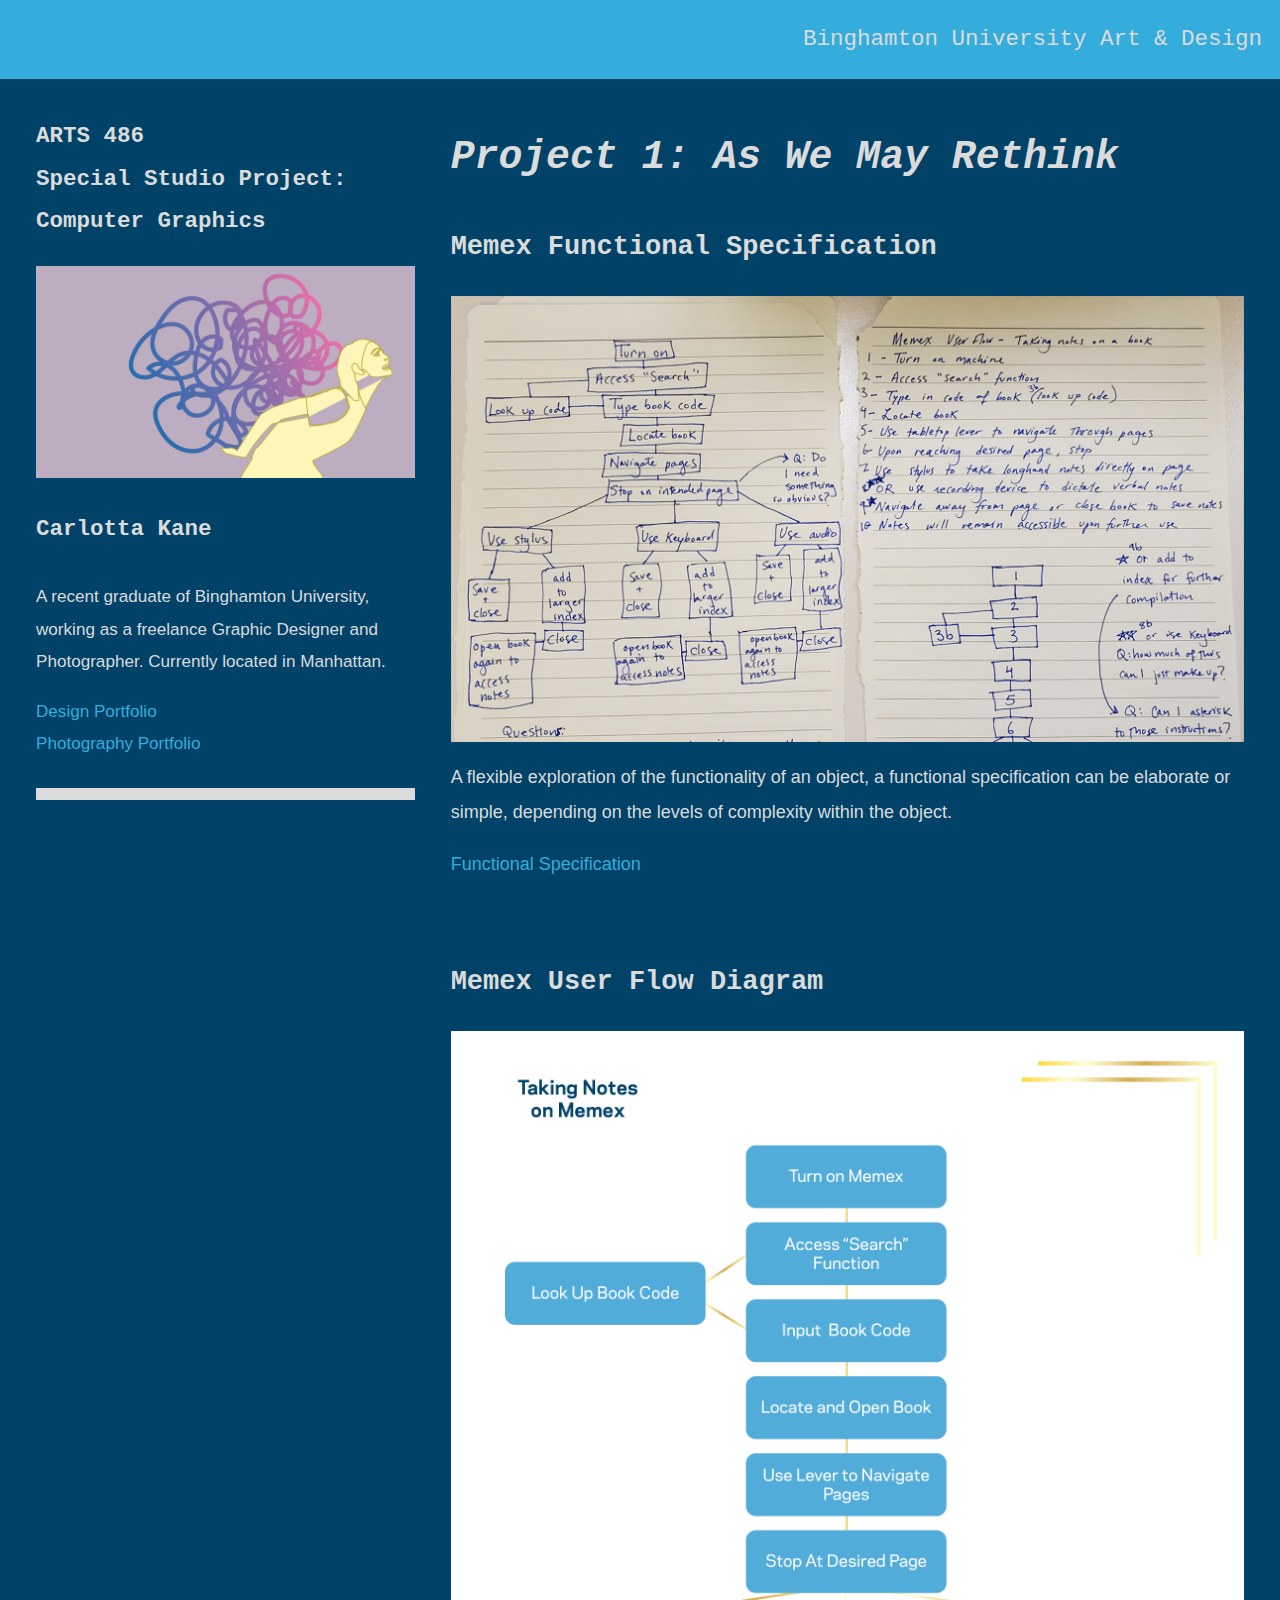
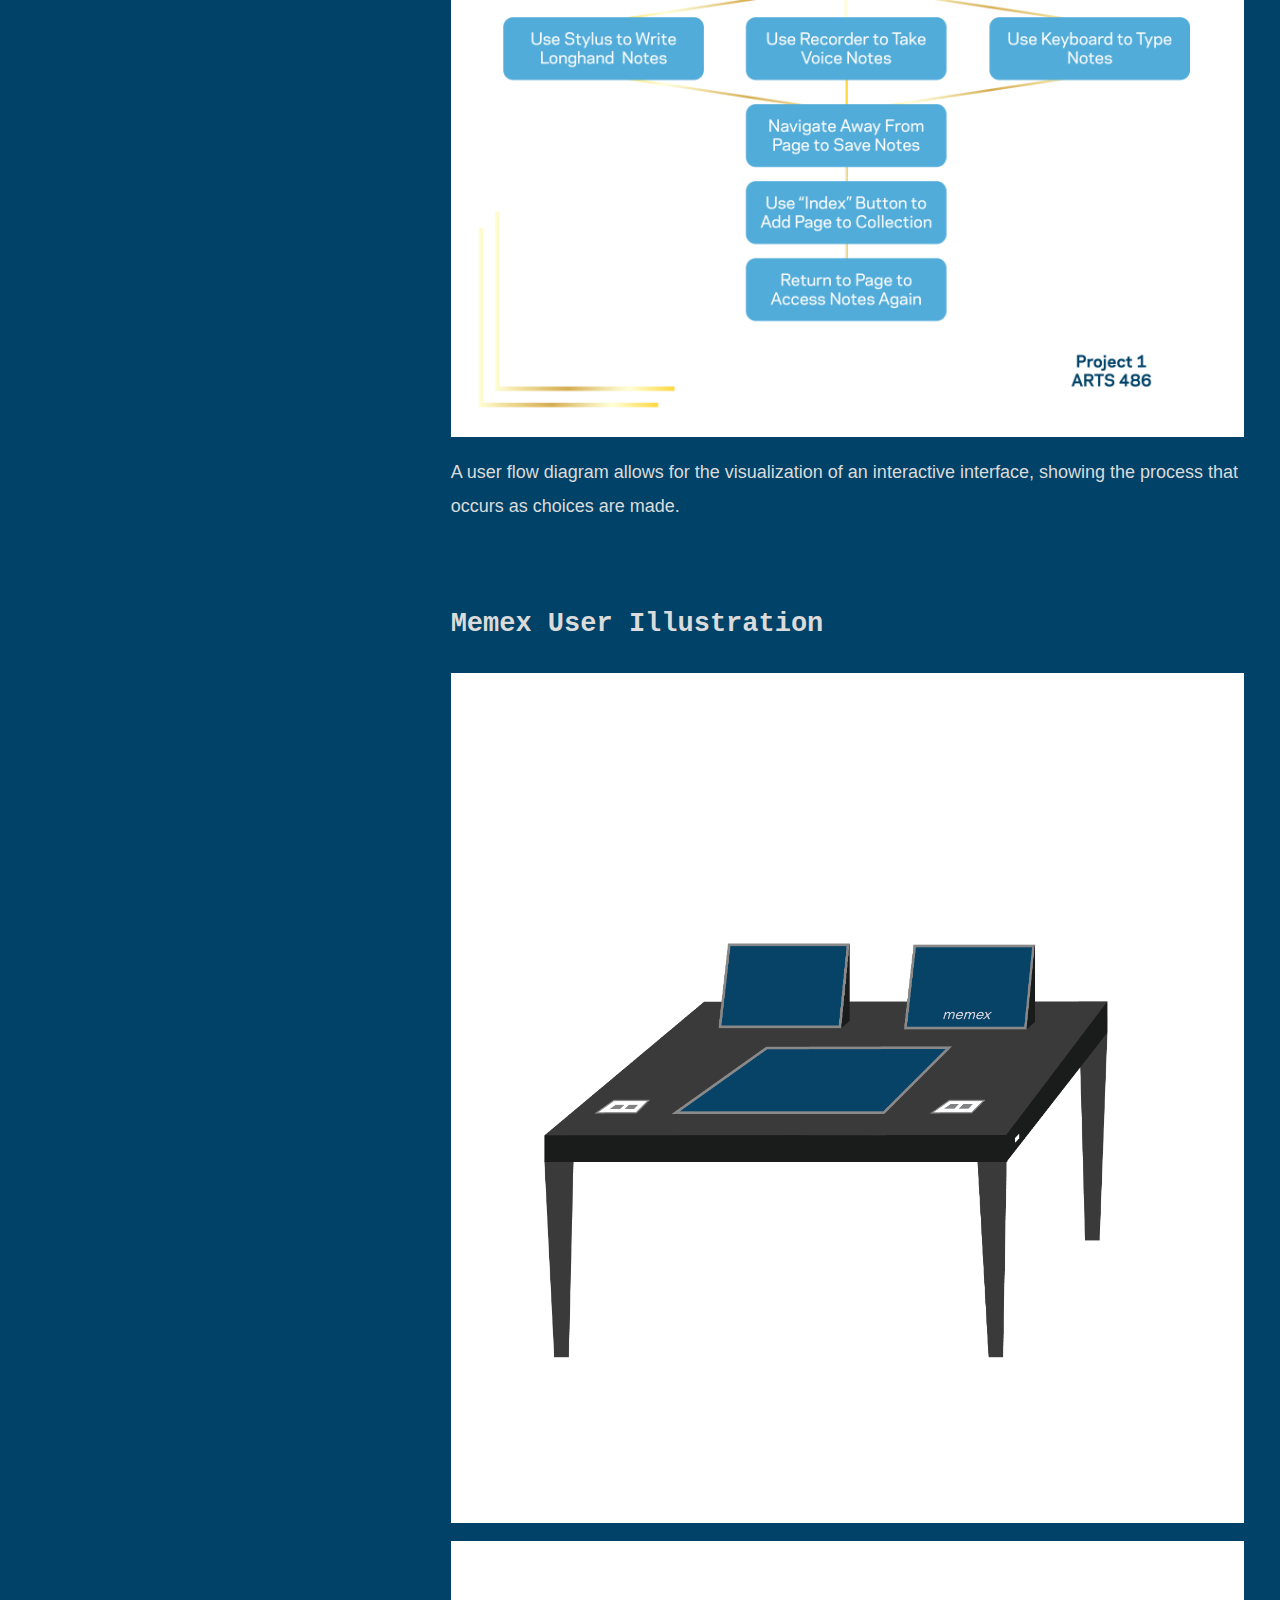
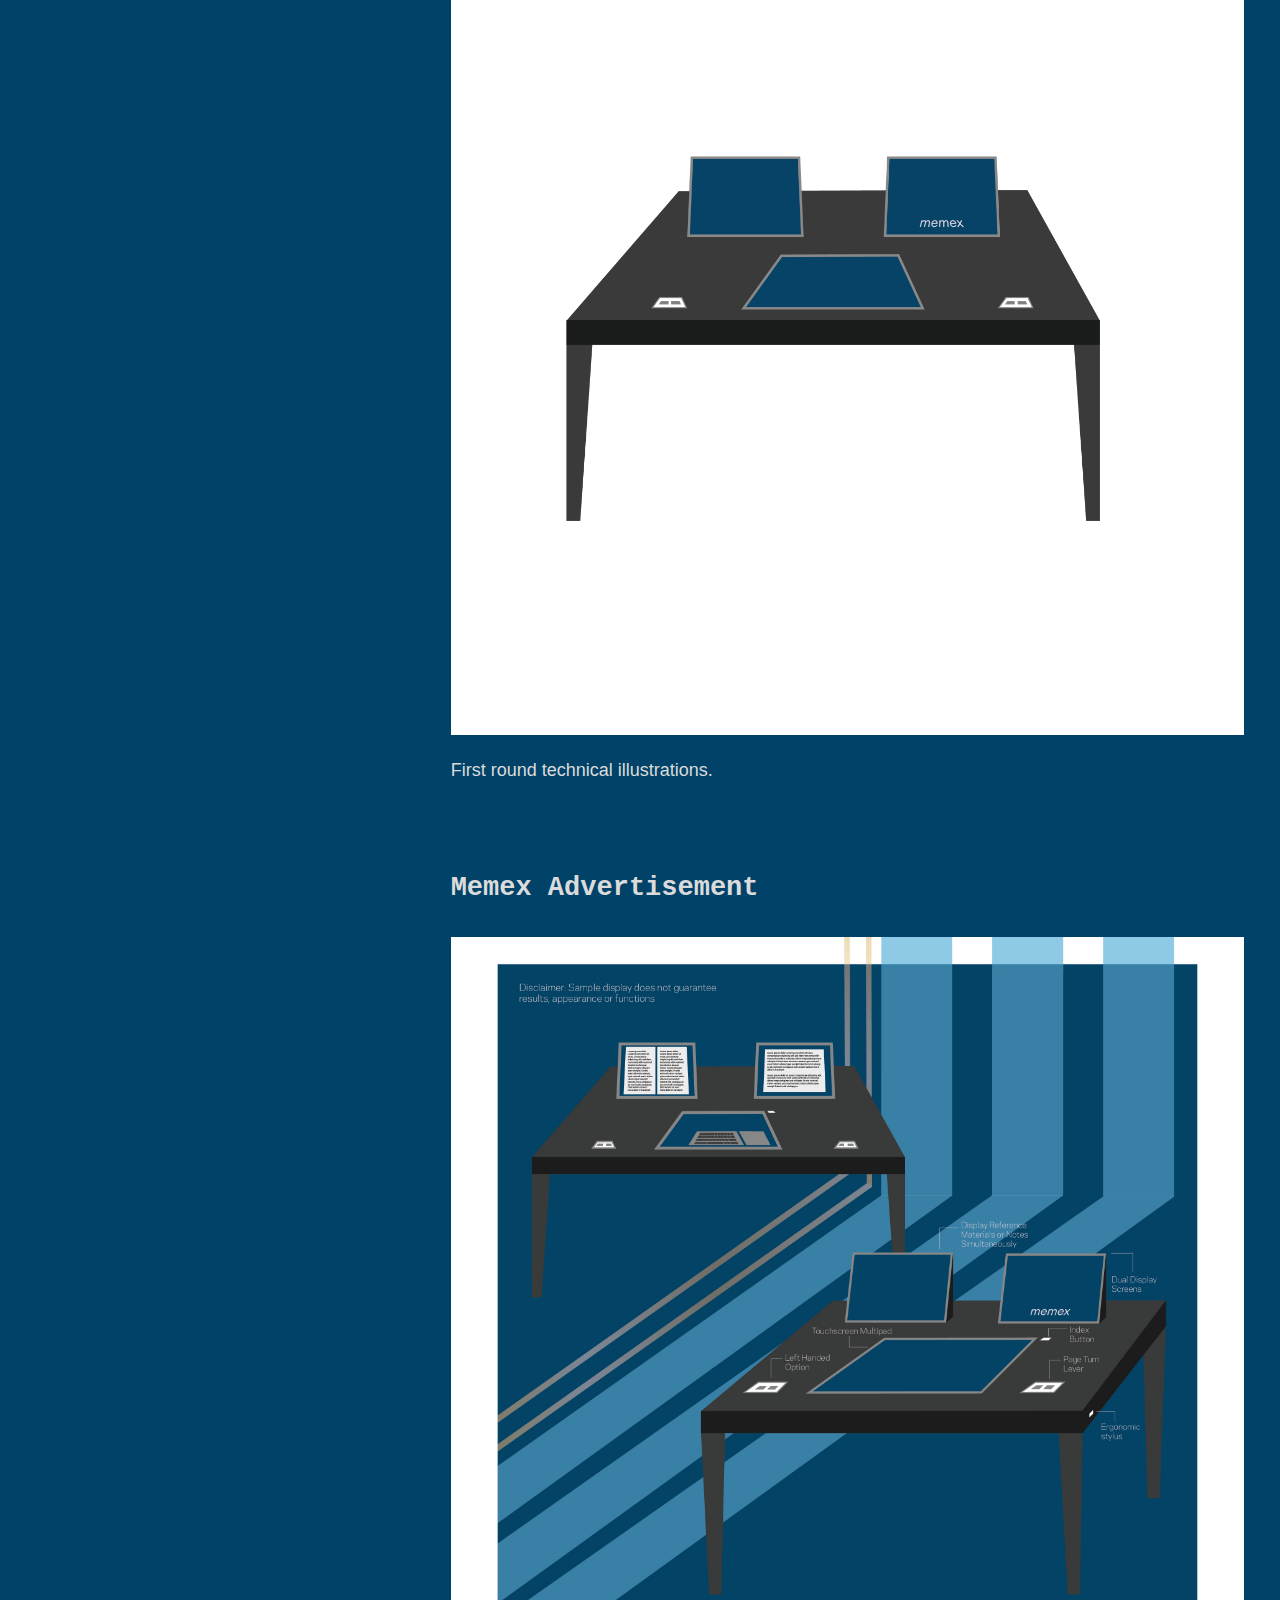
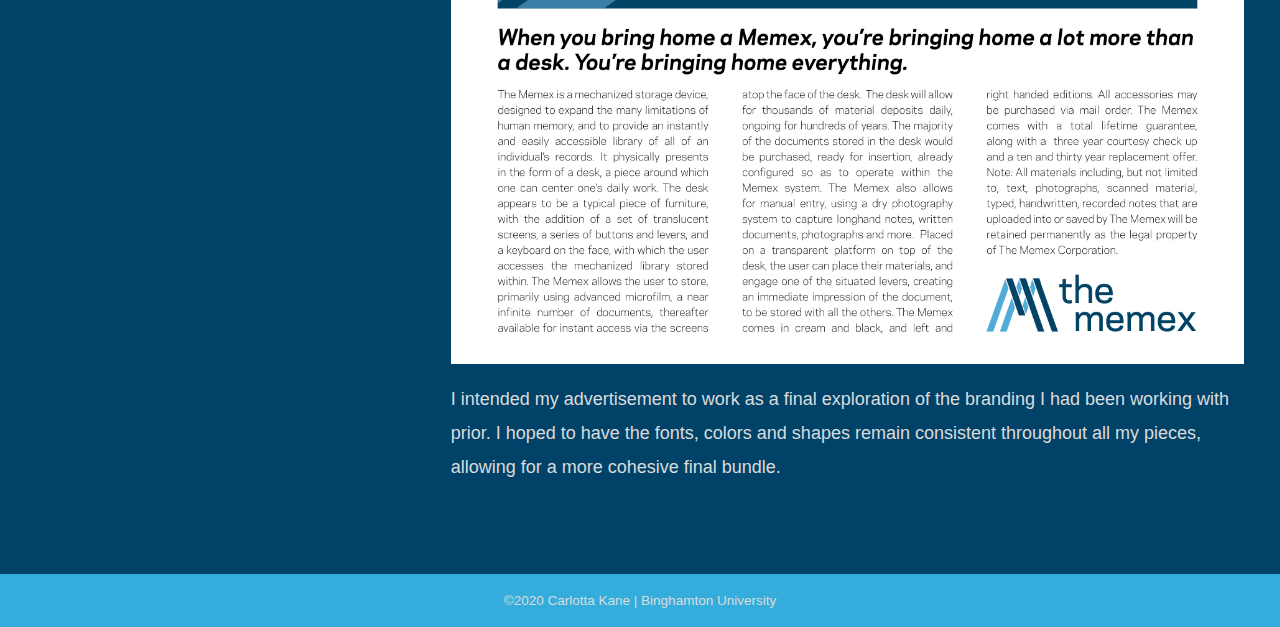
==== commit 85572cca: "Update index.html" ====
--- a/index.html
+++ b/index.html
@@ -59,13 +59,12 @@
 						<h2>Memex User Illustration</h2>
 						<p><img class="r-image" src="images/sketch1.png"></p>
 						<p><img class="r-image" src="images/sketch2.png"></p>
-						<p> 
+						<p>First round technical illustrations. 
 					</div>
 					<div class="post">
 						<h2>Memex Advertisement</h2>
 						<p><img class="r-image" src="images/memex ad.jpg"></p>
-						
-						<p> 
+						<p>I intended my advertisement to work as a final exploration of the branding I had been working with prior. I hoped to have the fonts, colors and shapes remain consistent throughout all my pieces, allowing for a more cohesive final bundle.
 					</div>
 				
 						
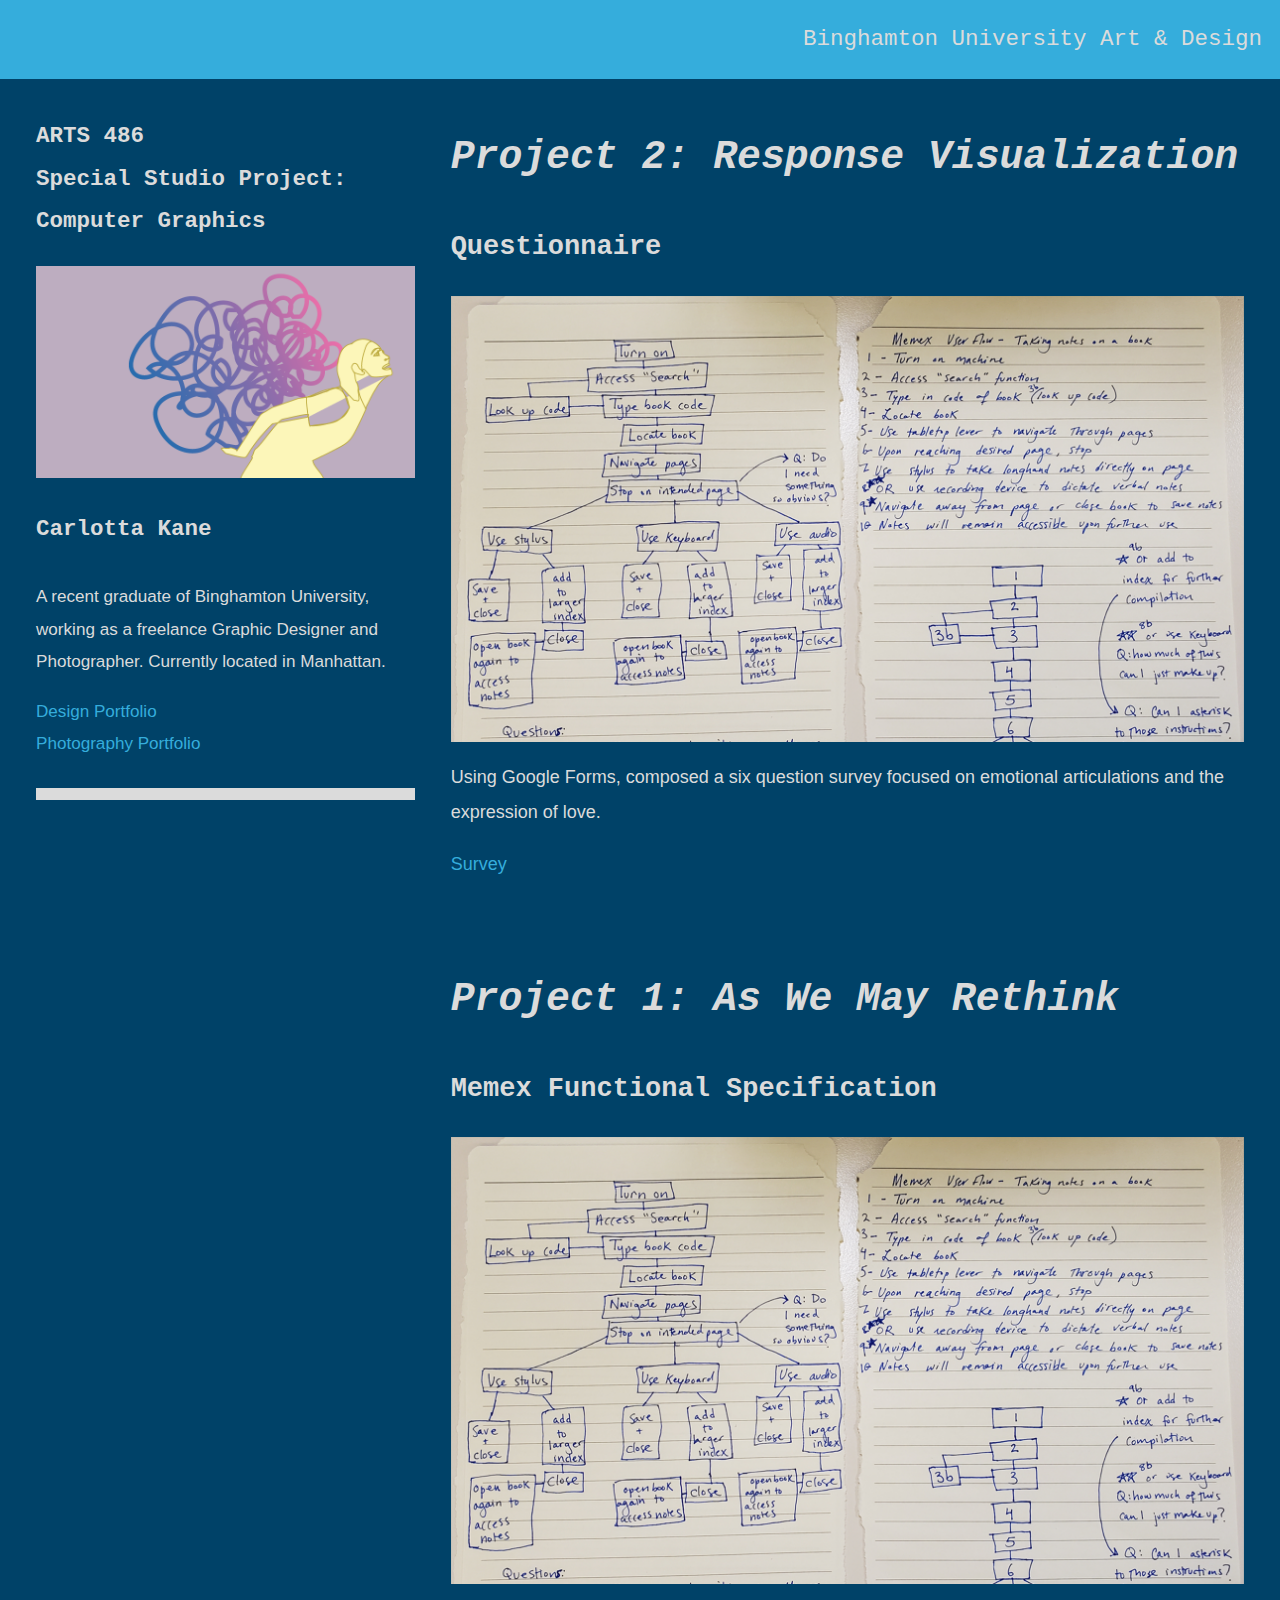
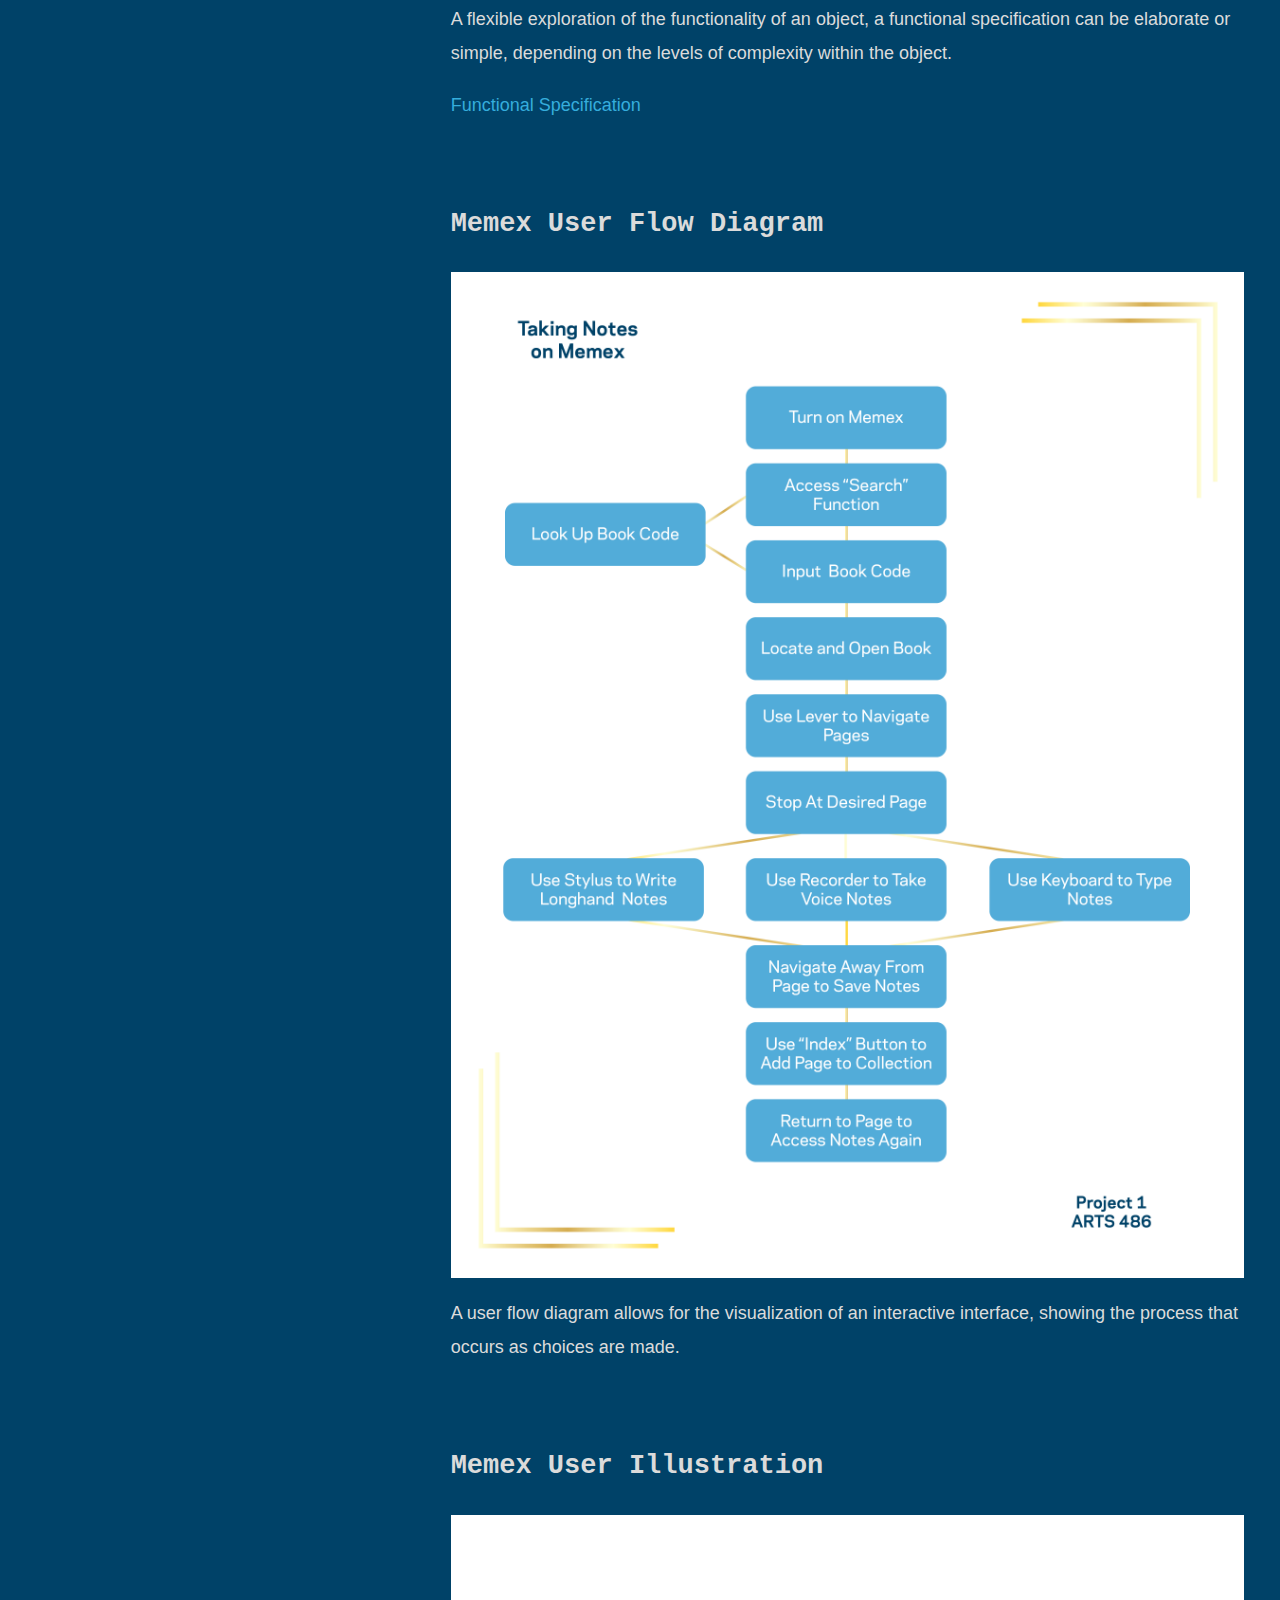
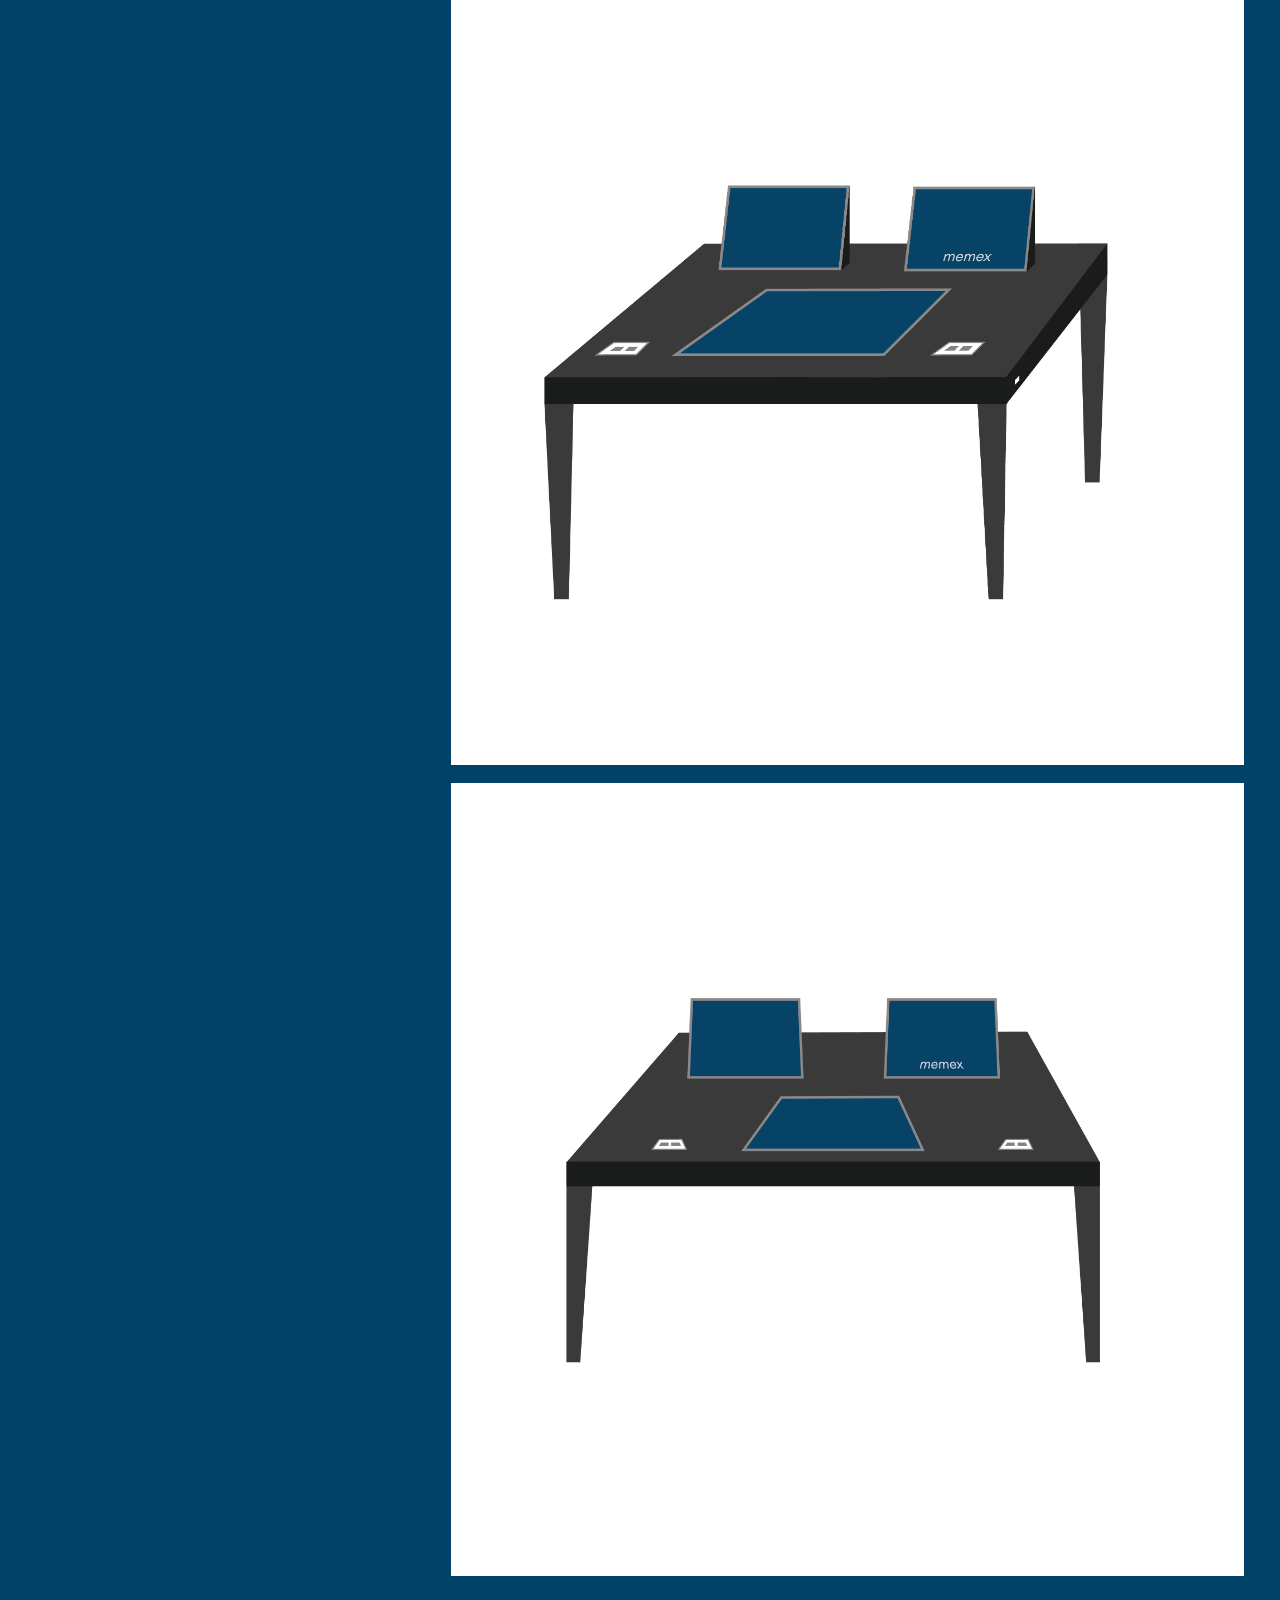
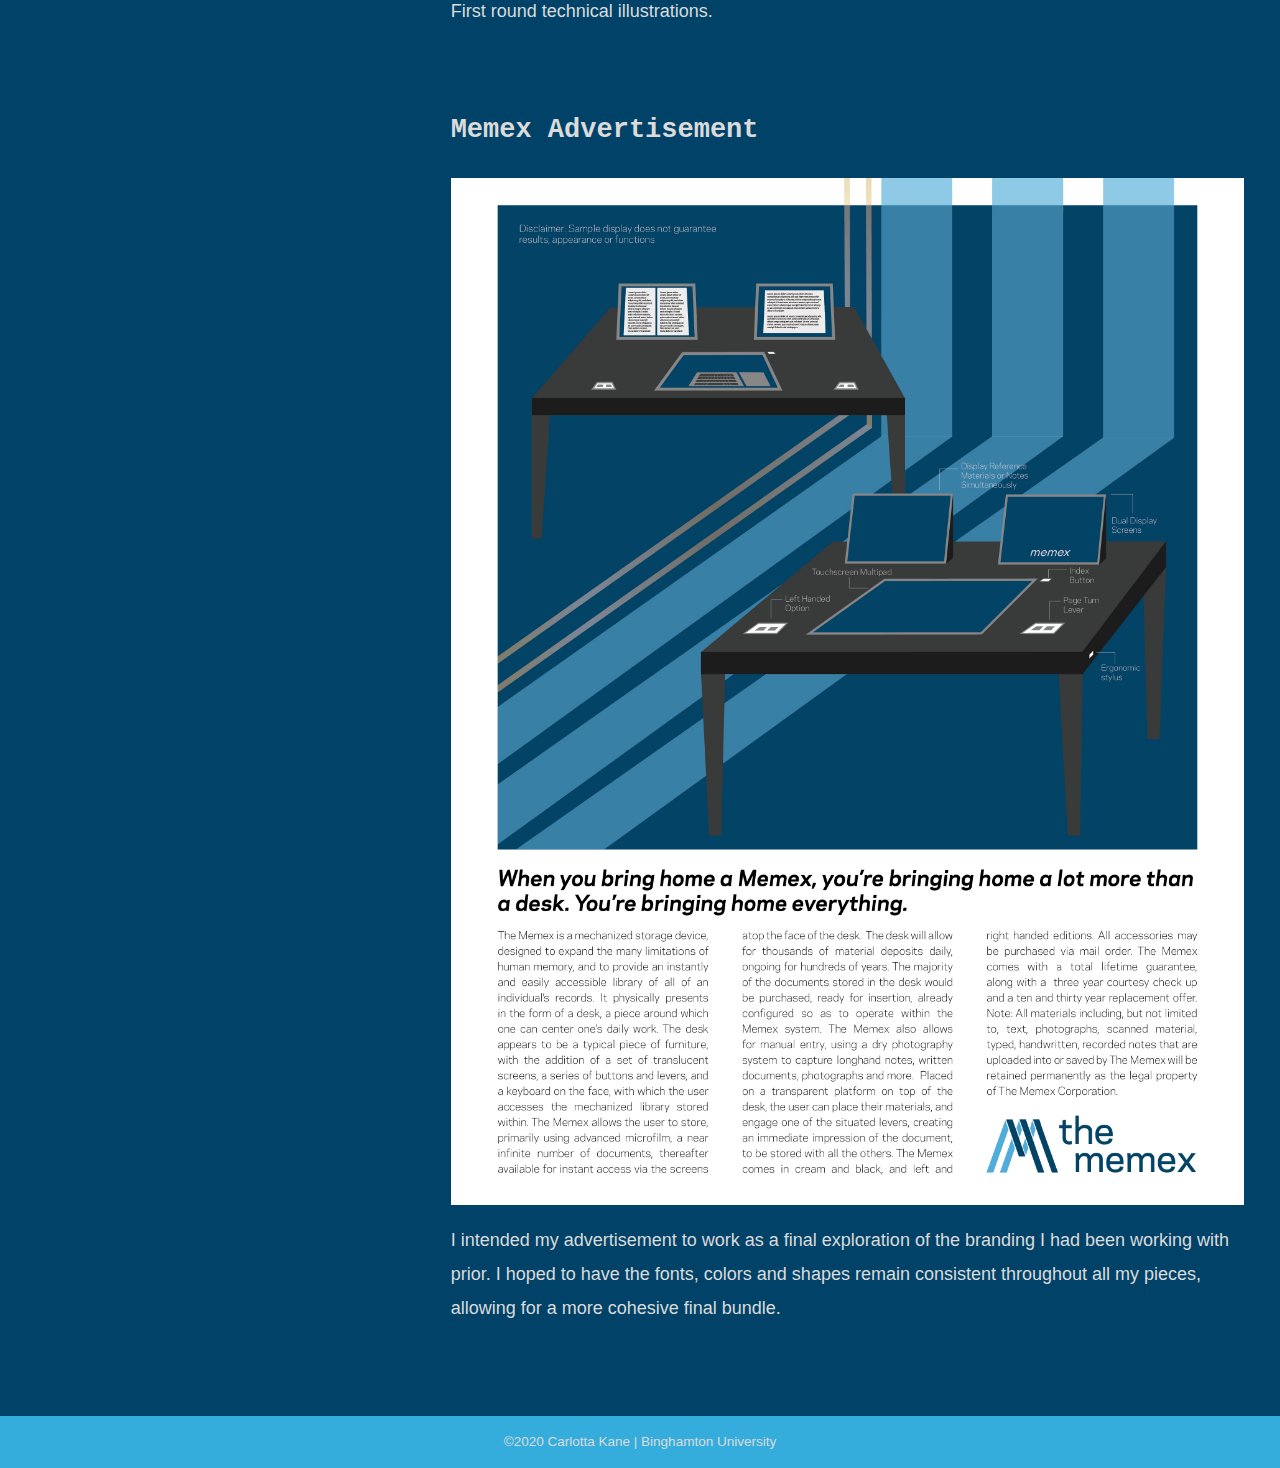
==== commit 4fbd2379: "questionnaire" ====
--- a/index.html
+++ b/index.html
@@ -42,6 +42,22 @@
 				<div class="width-12-12-m width-8-12" id="posts">
 					<!-- Begin Item -->
 					<div class="post">
+						<h1>Project 2: Response Visualization</h1>
+						<h2>Questionnaire</h2>
+						<p><img class="r-image" src="images/spec.png"></p>
+						<p>Using Google Forms, composed a six question survey focused on emotional articulations and the expression of love.
+						</p>
+						<p><a href="images/loveqs.png"> Survey</a>
+					</div>
+
+
+
+
+
+
+
+					<!-- Begin Item -->
+					<div class="post">
 						<h1>Project 1: As We May Rethink</h1>
 						<h2>Memex Functional Specification</h2>
 						<p><img class="r-image" src="images/spec.png"></p>
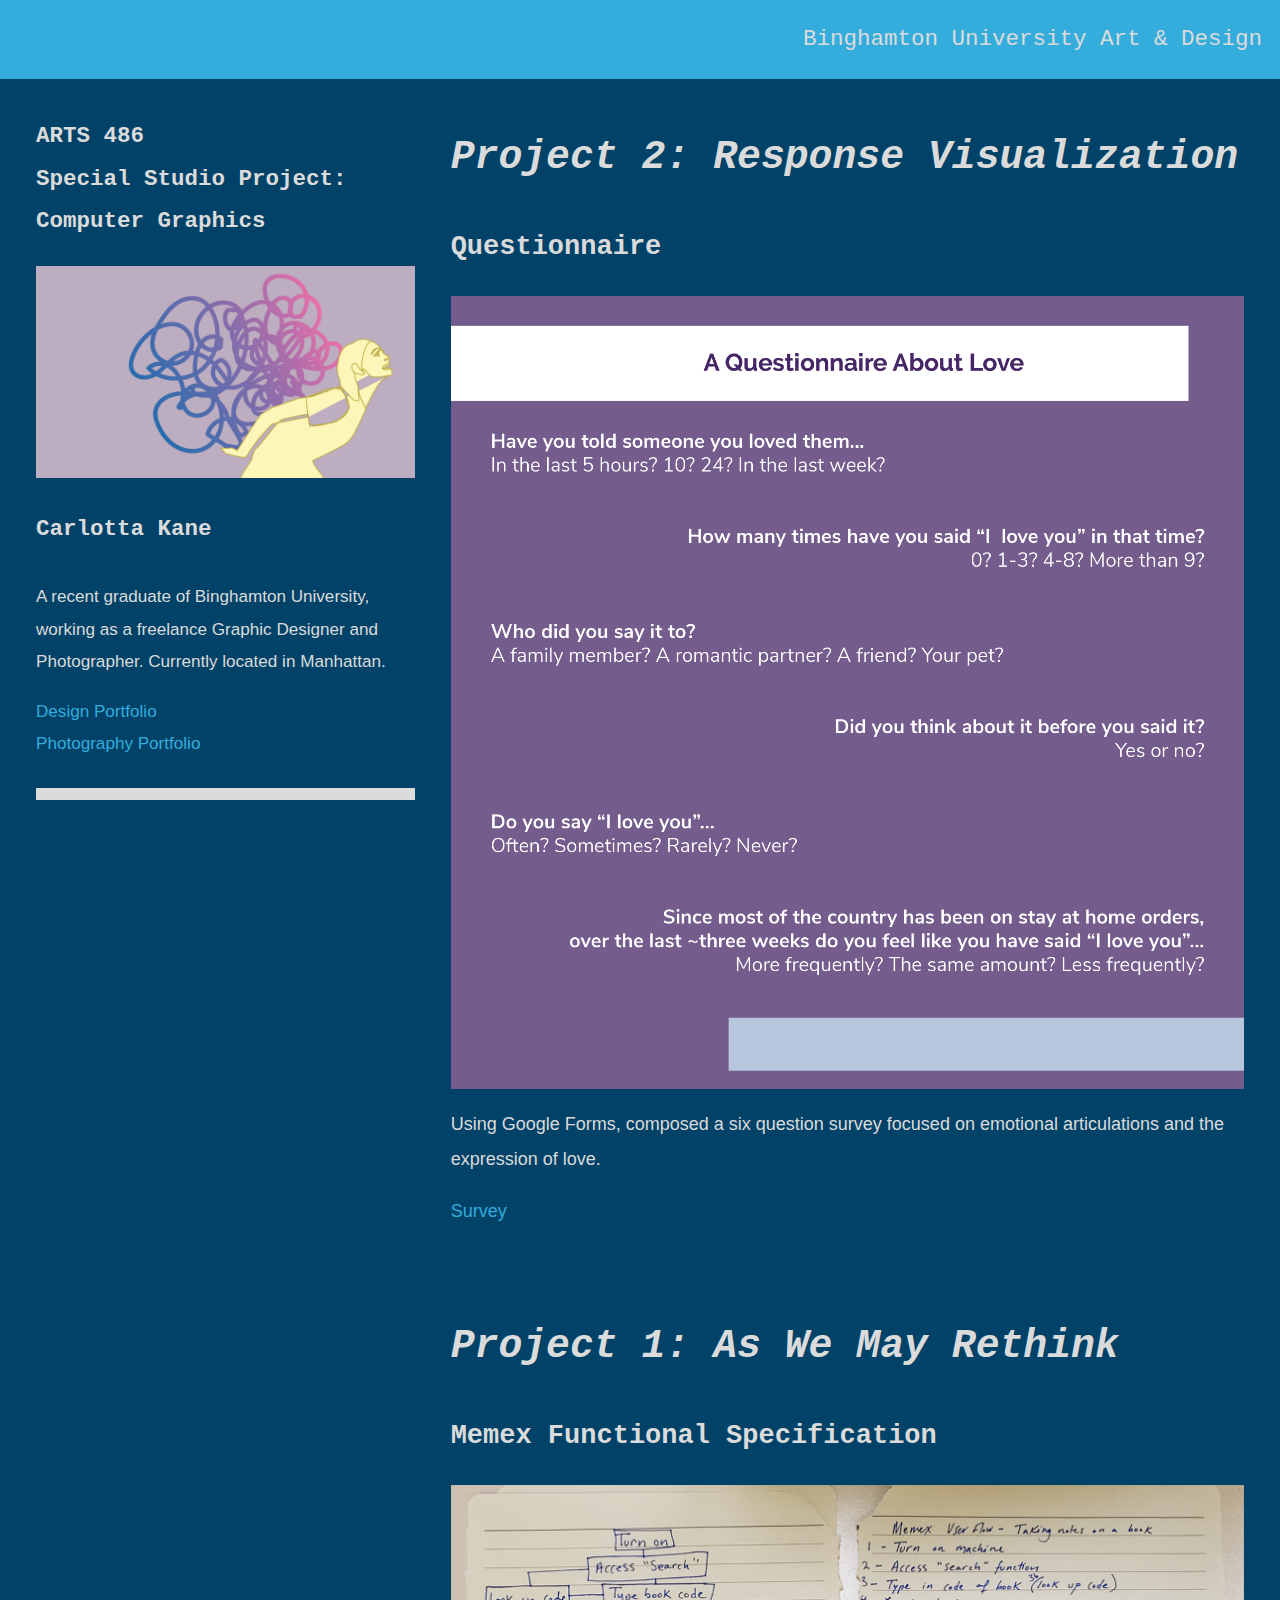
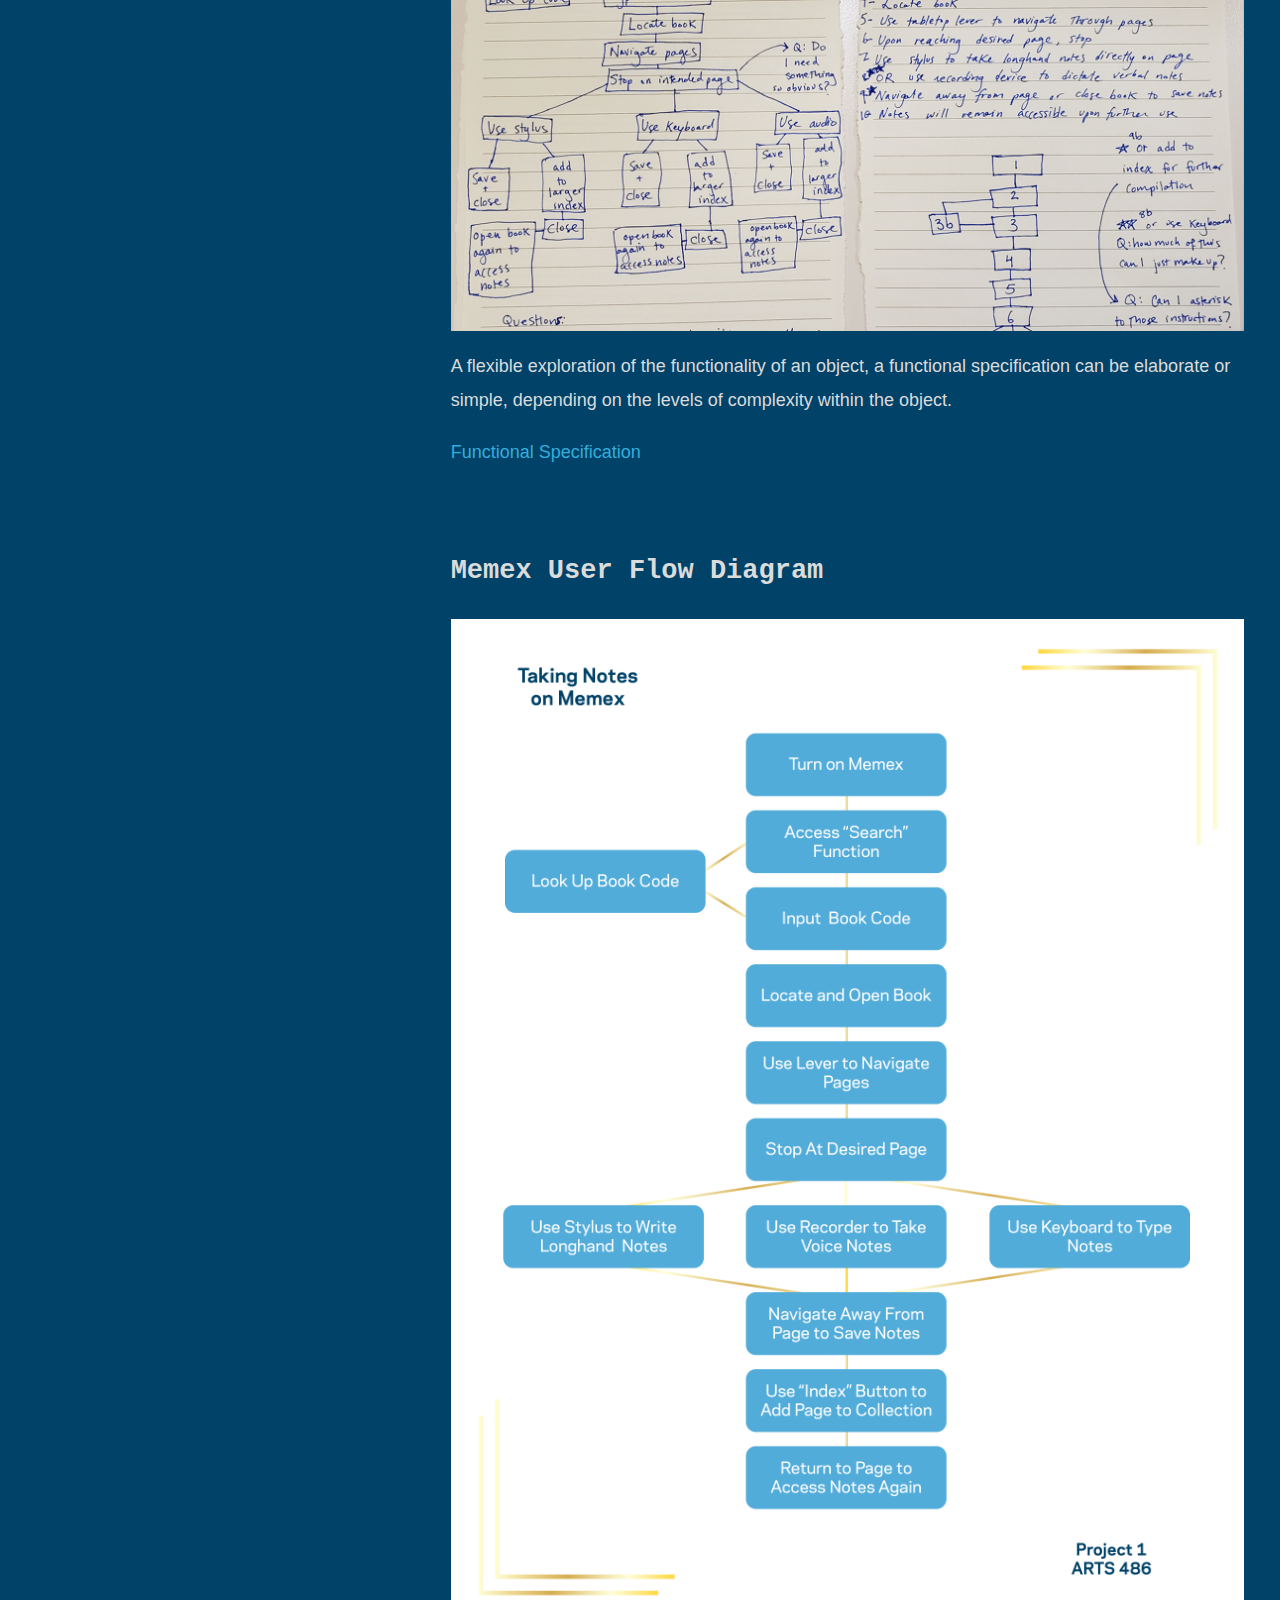
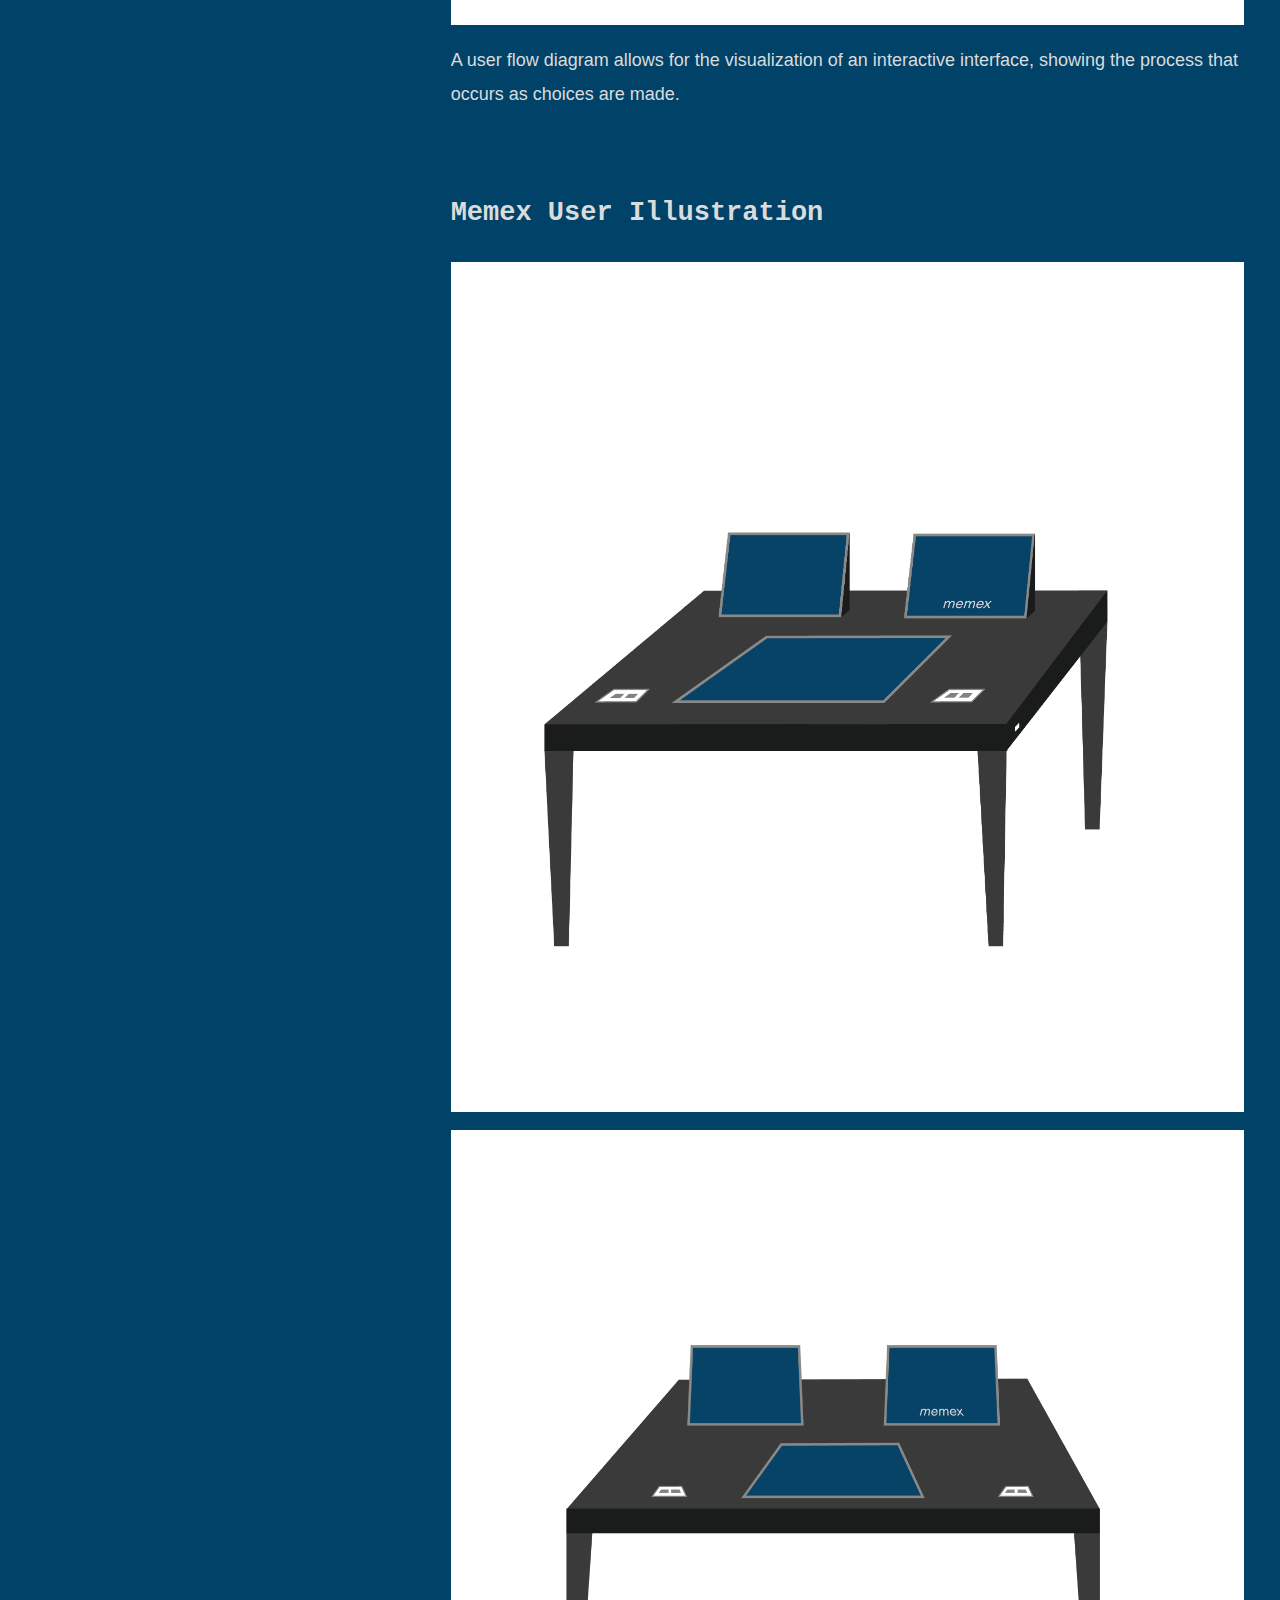
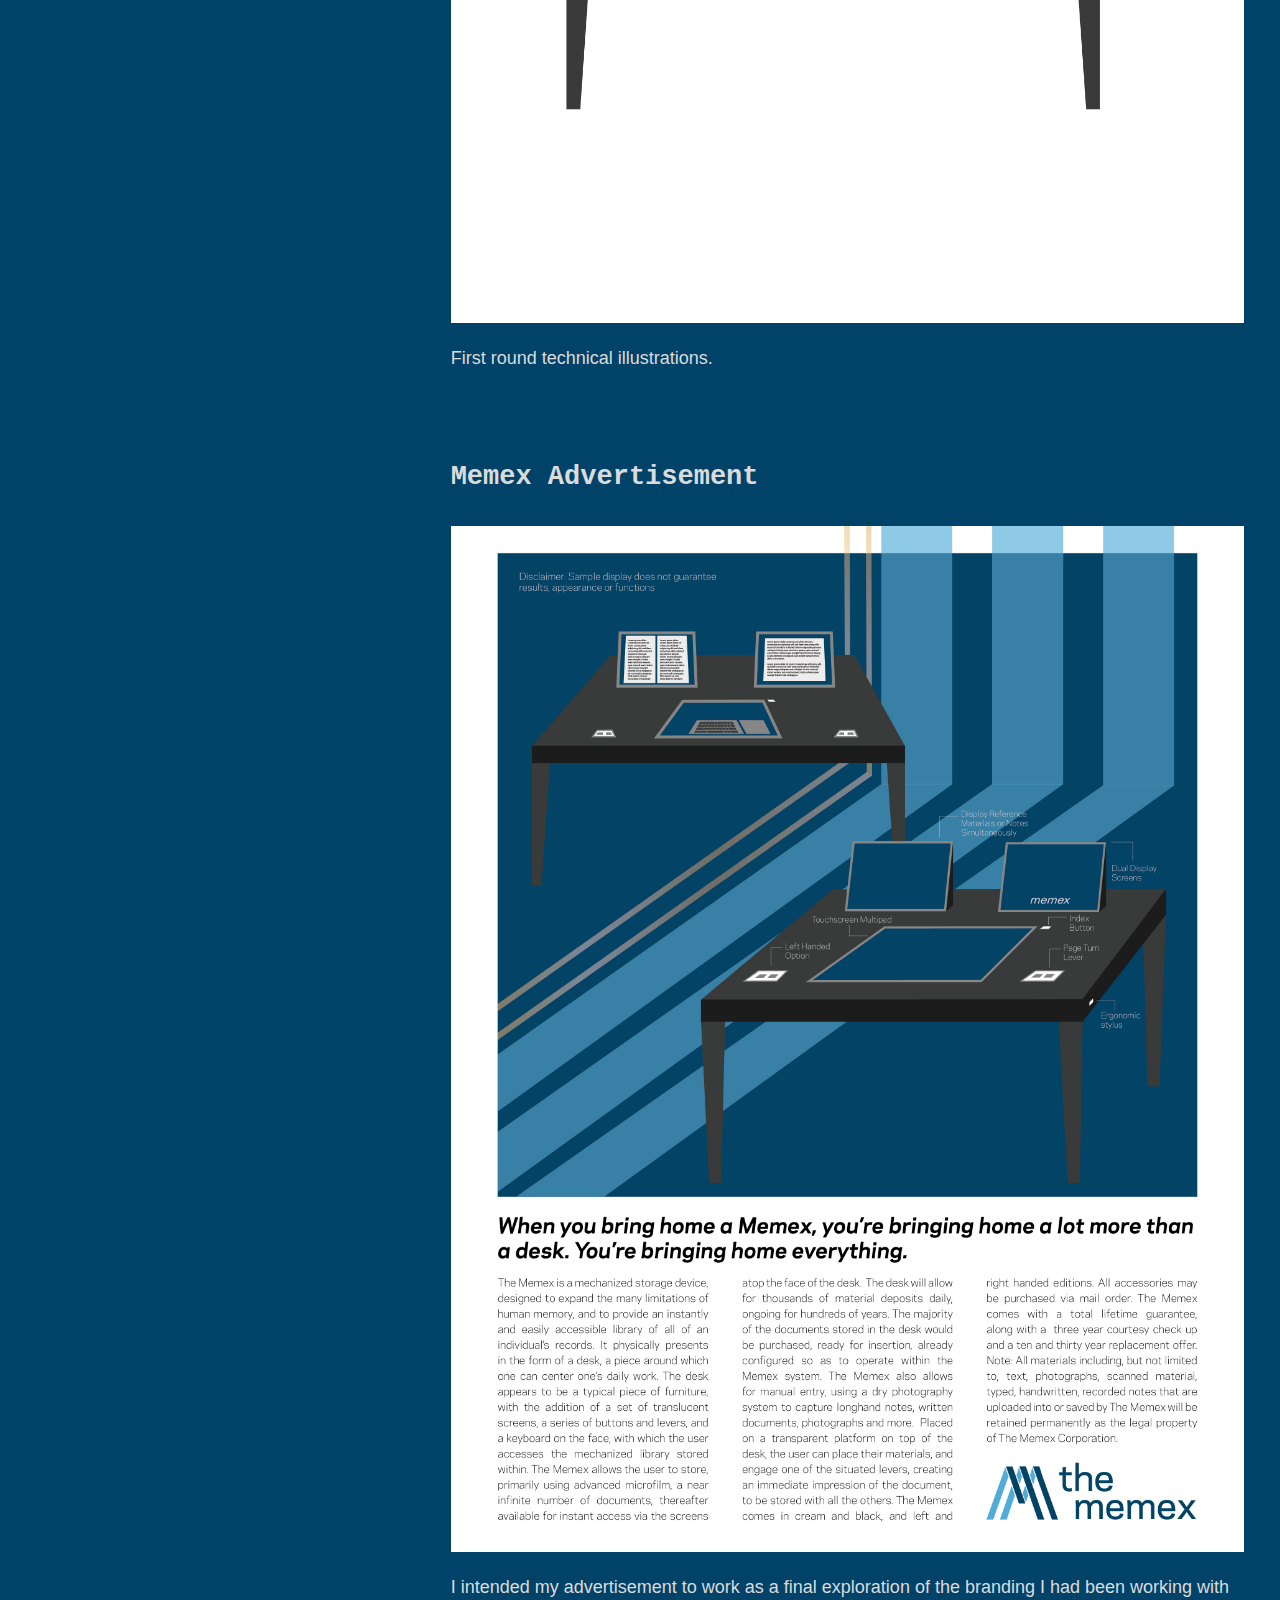
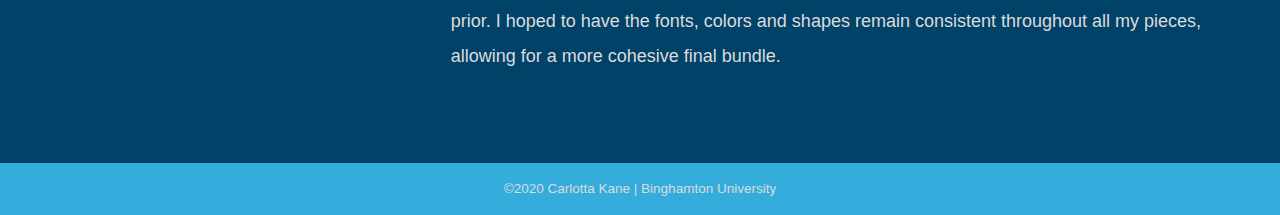
==== commit b71d0efe: "Update index.html" ====
--- a/index.html
+++ b/index.html
@@ -44,10 +44,10 @@
 					<div class="post">
 						<h1>Project 2: Response Visualization</h1>
 						<h2>Questionnaire</h2>
-						<p><img class="r-image" src="images/spec.png"></p>
+						<p><img class="r-image" src="images/loveqs.png"></p>
 						<p>Using Google Forms, composed a six question survey focused on emotional articulations and the expression of love.
 						</p>
-						<p><a href="images/loveqs.png"> Survey</a>
+						<p><a href="https://forms.gle/oUDvTo2JC9f55SrBA"> Survey</a>
 					</div>
 
 
